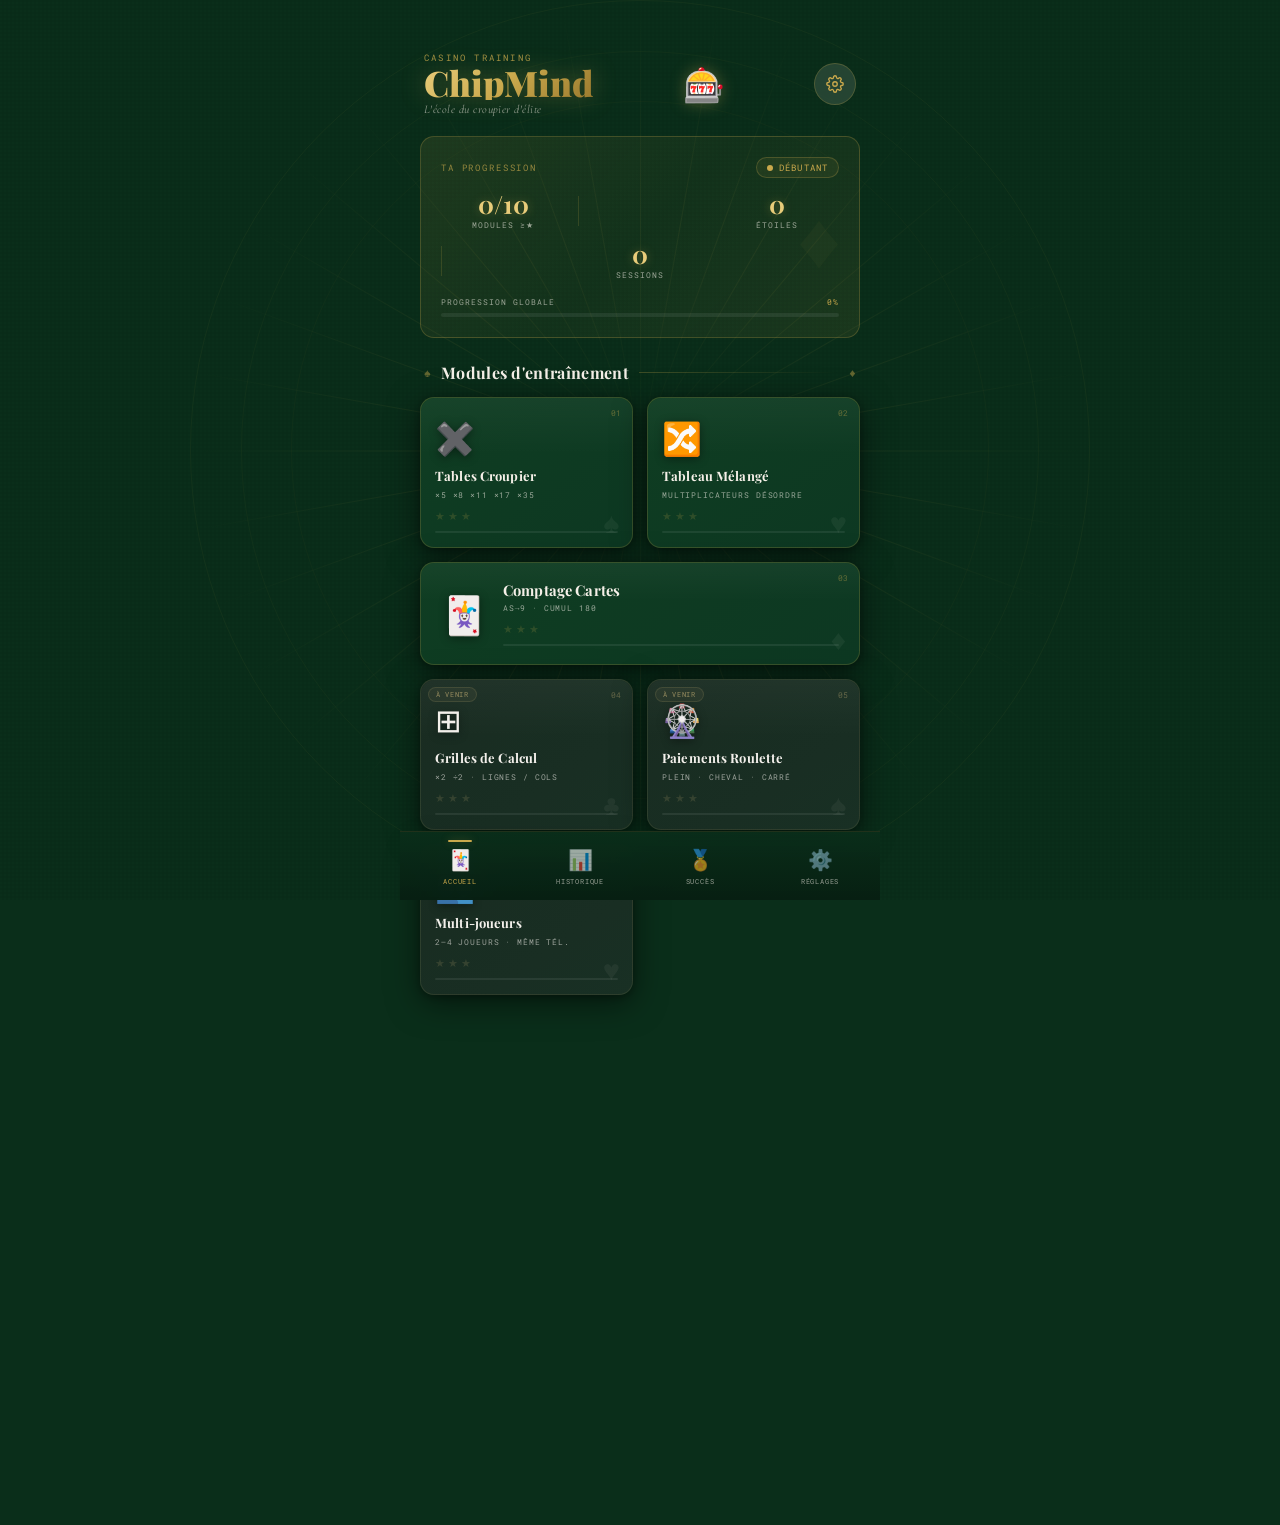
==== index.html @ 7c0fabc7 "feat: version jouable initiale — modules 1-2-3" ====
<!DOCTYPE html>
<html lang="fr">
<head>
  <meta charset="UTF-8" />
  <meta name="viewport" content="width=device-width, initial-scale=1.0, viewport-fit=cover" />
  <meta name="theme-color" content="#0a2e1a" />
  <meta name="description" content="ChipMind – Entraînement calcul mental croupier" />
  <meta name="apple-mobile-web-app-capable" content="yes" />
  <meta name="apple-mobile-web-app-status-bar-style" content="black-translucent" />
  <link rel="manifest" href="manifest.json" />
  <title>ChipMind</title>

  <link rel="preconnect" href="https://fonts.googleapis.com" />
  <link href="https://fonts.googleapis.com/css2?family=Playfair+Display:ital,wght@0,400;0,700;0,900;1,400&family=Roboto+Mono:wght@300;400;600&family=Cormorant+Garamond:ital,wght@0,300;0,400;0,600;1,400&display=swap" rel="stylesheet" />
  <link rel="stylesheet" href="css/variables.css" />

  <style>
    .bg-felt { position: fixed; inset: 0; z-index: 0; overflow: hidden; pointer-events: none; }
    .bg-felt::before {
      content: ''; position: absolute; inset: 0;
      background-image:
        repeating-linear-gradient(0deg,   transparent, transparent 2px, rgba(0,0,0,0.025) 2px, rgba(0,0,0,0.025) 4px),
        repeating-linear-gradient(90deg,  transparent, transparent 2px, rgba(0,0,0,0.025) 2px, rgba(0,0,0,0.025) 4px);
    }
    .bg-roulette { position: absolute; width: 900px; height: 900px; top: 50%; left: 50%; transform: translate(-50%, -50%); border-radius: 50%; border: 1px solid rgba(201,168,76,0.05); animation: rouletteSpin 90s linear infinite; }
    .bg-roulette::before { content: ''; position: absolute; inset: 50px; border-radius: 50%; border: 1px solid rgba(201,168,76,0.04); }
    .bg-roulette::after  { content: ''; position: absolute; inset: 100px; border-radius: 50%; border: 1px solid rgba(201,168,76,0.03); }
    .roulette-spoke { position: absolute; width: 1px; height: 450px; background: linear-gradient(to bottom, transparent, rgba(201,168,76,0.07), transparent); top: 0; left: 50%; transform-origin: bottom center; }
    @keyframes rouletteSpin { from { transform: translate(-50%,-50%) rotate(0deg); } to { transform: translate(-50%,-50%) rotate(360deg); } }
    .float-suit { position: absolute; opacity: 0; animation: floatUp 12s ease-in-out infinite; color: var(--gold); user-select: none; }
    @keyframes floatUp { 0%{opacity:0;transform:translateY(0) rotate(0deg)} 10%{opacity:0.10} 90%{opacity:0.05} 100%{opacity:0;transform:translateY(-115vh) rotate(200deg)} }

    .app { position: relative; z-index: 1; max-width: 480px; margin: 0 auto; padding: 0 0 calc(var(--nav-height) + 20px + env(safe-area-inset-bottom, 0px)); }

    /* HEADER */
    .header { display: flex; align-items: center; justify-content: space-between; padding: 52px 24px 20px; }
    .logo-eyebrow { font-family: var(--font-mono); font-size: 0.55rem; letter-spacing: 0.25em; text-transform: uppercase; color: var(--gold); opacity: 0.8; margin-bottom: 2px; }
    .logo-title { font-family: var(--font-serif); font-size: 2.2rem; font-weight: 900; line-height: 1; background: linear-gradient(135deg, var(--gold-light) 0%, var(--gold) 50%, var(--gold-dark) 100%); -webkit-background-clip: text; -webkit-text-fill-color: transparent; background-clip: text; filter: drop-shadow(0 0 12px var(--gold-glow)); }
    .logo-sub { font-family: var(--font-elegant); font-style: italic; font-size: 0.73rem; color: var(--ivory-dim); margin-top: 2px; letter-spacing: 0.04em; }
    .header-icon { font-size: 2.1rem; animation: chipFloat 3.2s ease-in-out infinite; filter: drop-shadow(0 0 8px var(--gold-glow)); }
    @keyframes chipFloat { 0%,100% { transform: translateY(0) rotate(-5deg); } 50% { transform: translateY(-6px) rotate(5deg); } }
    .btn-settings { background: var(--ivory-faint); border: 1px solid var(--gold-border); border-radius: 50%; width: 42px; height: 42px; display: flex; align-items: center; justify-content: center; cursor: pointer; transition: all 0.2s; backdrop-filter: blur(8px); }
    .btn-settings:hover { background: rgba(201,168,76,0.12); border-color: var(--gold); box-shadow: var(--shadow-gold); }
    .btn-settings svg { width: 18px; height: 18px; stroke: var(--gold); }

    /* BANNIÈRE */
    .progress-banner { margin: 0 20px 24px; background: linear-gradient(135deg, rgba(201,168,76,0.11) 0%, rgba(201,168,76,0.05) 50%, rgba(201,168,76,0.09) 100%); border: 1px solid var(--gold-border); border-radius: var(--radius); padding: 20px; position: relative; overflow: hidden; animation: fadeDown 0.6s var(--ease-out) both; }
    @keyframes fadeDown { from { opacity: 0; transform: translateY(-12px); } to { opacity: 1; transform: translateY(0); } }
    .progress-banner::before { content: '♦'; position: absolute; right: 16px; top: 50%; transform: translateY(-50%); font-size: 5rem; color: var(--gold); opacity: 0.04; line-height: 1; }
    .banner-top { display: flex; align-items: center; justify-content: space-between; margin-bottom: 14px; }
    .banner-label { font-family: var(--font-mono); font-size: 0.58rem; letter-spacing: 0.2em; text-transform: uppercase; color: var(--gold); opacity: 0.7; }
    .banner-level { display: flex; align-items: center; gap: 6px; background: rgba(201,168,76,0.08); border: 1px solid var(--gold-border); border-radius: var(--radius-pill); padding: 3px 10px; }
    .banner-level span { font-family: var(--font-mono); font-size: 0.58rem; color: var(--gold); text-transform: uppercase; letter-spacing: 0.12em; }
    .level-dot { width: 6px; height: 6px; border-radius: 50%; background: var(--gold); animation: pulseDot 2s ease-in-out infinite; }
    @keyframes pulseDot { 0%,100% { opacity: 1; transform: scale(1); } 50% { opacity: 0.4; transform: scale(0.75); } }
    .stats-row { display: grid; grid-template-columns: repeat(3,1fr); gap: 12px; }
    .stat-item { display: flex; flex-direction: column; align-items: center; gap: 3px; }
    .stat-value { font-family: var(--font-serif); font-size: 1.55rem; font-weight: 700; color: var(--gold-light); line-height: 1; filter: drop-shadow(0 0 5px var(--gold-glow)); }
    .stat-label { font-family: var(--font-mono); font-size: 0.5rem; letter-spacing: 0.13em; text-transform: uppercase; color: var(--ivory-dim); }
    .stat-divider { width: 1px; background: rgba(201,168,76,0.18); align-self: stretch; margin: 4px 0; }
    .progress-bar-wrap { margin-top: 16px; }
    .progress-bar-meta { display: flex; justify-content: space-between; margin-bottom: 6px; }
    .progress-bar-meta span { font-family: var(--font-mono); font-size: 0.53rem; letter-spacing: 0.12em; text-transform: uppercase; color: var(--ivory-dim); }
    .progress-bar-meta .pct { color: var(--gold); }
    .progress-track { height: 4px; background: rgba(255,255,255,0.07); border-radius: var(--radius-pill); overflow: hidden; }
    .progress-fill { height: 100%; width: 0%; border-radius: var(--radius-pill); background: linear-gradient(90deg, var(--gold-dark), var(--gold), var(--gold-light)); box-shadow: 0 0 8px var(--gold-glow); transition: width 1.5s var(--ease-out); }

    /* SECTION HEADER */
    .section-header { padding: 0 24px 14px; display: flex; align-items: center; gap: 10px; }
    .section-title { font-family: var(--font-serif); font-size: 1rem; font-weight: 700; color: var(--ivory); letter-spacing: 0.02em; }
    .section-line { flex: 1; height: 1px; background: linear-gradient(to right, rgba(201,168,76,0.28), transparent); }
    .section-suit { font-size: 0.72rem; color: var(--gold); opacity: 0.45; }

    /* GRILLE MODULES */
    .modules-grid { display: grid; grid-template-columns: 1fr 1fr; gap: 14px; padding: 0 20px; }
    .module-card { background: linear-gradient(145deg, var(--felt-card) 0%, var(--felt-mid) 100%); border: 1px solid rgba(201,168,76,0.13); border-radius: var(--radius); padding: 18px 14px 14px; cursor: pointer; position: relative; overflow: hidden; transition: transform 0.25s var(--ease-spring), border-color 0.2s, box-shadow 0.2s; box-shadow: var(--shadow-card); animation: cardReveal 0.5s var(--ease-out) both; }
    /* Modules actifs (débloqués, pas à venir) : fond vert feutrine plus lumineux, comme les panneaux */
    .module-card.active-mod { background: linear-gradient(145deg, var(--felt-light) 0%, #0d3822 100%); border-color: rgba(201,168,76,0.22); }
    .module-card:nth-child(1)  { animation-delay: 0.04s; }
    .module-card:nth-child(2)  { animation-delay: 0.09s; }
    .module-card:nth-child(3)  { animation-delay: 0.14s; }
    .module-card:nth-child(4)  { animation-delay: 0.19s; }
    .module-card:nth-child(5)  { animation-delay: 0.24s; }
    .module-card:nth-child(6)  { animation-delay: 0.29s; }
    .module-card:nth-child(7)  { animation-delay: 0.34s; }
    .module-card:nth-child(8)  { animation-delay: 0.39s; }
    .module-card:nth-child(9)  { animation-delay: 0.44s; }
    .module-card:nth-child(10) { animation-delay: 0.49s; }
    @keyframes cardReveal { from { opacity: 0; transform: translateY(18px) scale(0.95); } to { opacity: 1; transform: translateY(0) scale(1); } }
    .module-card:hover { transform: translateY(-4px) scale(1.02); border-color: rgba(201,168,76,0.45); box-shadow: var(--shadow-card), 0 0 22px rgba(201,168,76,0.12); }
    .module-card:active { transform: scale(0.97); }
    .module-card::before { content: ''; position: absolute; top: 0; left: 0; right: 0; height: 38%; background: linear-gradient(to bottom, rgba(255,255,255,0.035), transparent); border-radius: var(--radius) var(--radius) 0 0; pointer-events: none; }
    .module-card::after { content: attr(data-suit); position: absolute; bottom: 10px; right: 12px; font-size: 1.8rem; opacity: 0.05; line-height: 1; transition: opacity 0.2s; }
    .module-card:hover::after { opacity: 0.11; }
    .module-card.wide { grid-column: 1 / -1; display: flex; align-items: center; gap: 16px; padding: 18px 20px; }
    .module-card.wide .module-icon { font-size: 2.3rem; margin-bottom: 0; flex-shrink: 0; }
    .module-card.wide .module-info { flex: 1; }
    .module-card.wide .module-name { font-size: 0.92rem; margin-bottom: 3px; }
    .module-card.locked { cursor: default; }
    .module-card.locked:hover { transform: none; border-color: rgba(201,168,76,0.13); box-shadow: var(--shadow-card); }
    .lock-overlay { position: absolute; inset: 0; background: rgba(7,31,18,0.55); backdrop-filter: blur(1.5px); border-radius: var(--radius); display: flex; align-items: center; justify-content: center; font-size: 1.3rem; opacity: 0; transition: opacity 0.2s; pointer-events: none; }
    .module-card.locked:hover .lock-overlay { opacity: 1; }

    /* TODO: supprimer ce bloc quand tous les modules sont prêts */
    .module-card.coming-soon { cursor: default; opacity: 0.52; filter: grayscale(0.4); }
    .module-card.coming-soon:hover { transform: none; border-color: rgba(201,168,76,0.13); box-shadow: var(--shadow-card); }
    .module-card:not(.locked):not(.coming-soon):hover .module-icon { transform: scale(1.15) rotate(-4deg); }
    .coming-soon-overlay {
      position: absolute; inset: 0; border-radius: var(--radius);
      display: flex; flex-direction: column; align-items: center; justify-content: center; gap: 5px;
      pointer-events: none; opacity: 0;
      background: rgba(7,31,18,0.75); backdrop-filter: blur(2px); transition: opacity 0.22s;
    }
    .module-card.coming-soon:hover .coming-soon-overlay { opacity: 1; }
    .cs-label { font-family: var(--font-serif); font-size: 0.9rem; font-weight: 700; color: var(--gold-light); }
    .cs-sub { font-family: var(--font-mono); font-size: 0.46rem; text-transform: uppercase; letter-spacing: 0.15em; color: var(--ivory-dim); }
    .badge-cs {
      position: absolute; top: 7px; left: 7px;
      font-family: var(--font-mono); font-size: 0.42rem; text-transform: uppercase; letter-spacing: 0.1em;
      background: rgba(201,168,76,0.1); border: 1px solid rgba(201,168,76,0.22); color: var(--gold); opacity: 0.75;
      padding: 2px 7px; border-radius: var(--radius-pill); pointer-events: none;
    }

    .module-num { position: absolute; top: 10px; right: 10px; font-family: var(--font-mono); font-size: 0.48rem; color: var(--gold); opacity: 0.45; letter-spacing: 0.08em; }
    .module-icon { font-size: 2rem; margin-bottom: 9px; display: block; filter: drop-shadow(0 2px 5px rgba(0,0,0,0.4)); transition: transform 0.25s var(--ease-spring); }
    .module-name { font-family: var(--font-serif); font-size: 0.81rem; font-weight: 700; color: var(--ivory); line-height: 1.3; margin-bottom: 5px; letter-spacing: 0.01em; }
    .module-sub { font-family: var(--font-mono); font-size: 0.49rem; color: var(--ivory-dim); text-transform: uppercase; letter-spacing: 0.11em; margin-bottom: 9px; }
    .module-stars { display: flex; gap: 3px; align-items: center; }
    .star { font-size: 0.68rem; transition: transform 0.15s; }
    .star.filled  { color: var(--gold); filter: drop-shadow(0 0 4px var(--gold-glow)); }
    .star.empty   { color: rgba(201,168,76,0.18); }
    .module-card:hover .star.filled { transform: scale(1.2); }
    .module-prog-bar { margin-top: 8px; height: 2px; background: rgba(255,255,255,0.07); border-radius: var(--radius-pill); overflow: hidden; }
    .module-prog-fill { height: 100%; border-radius: var(--radius-pill); background: linear-gradient(90deg, var(--gold-dark), var(--gold)); box-shadow: 0 0 4px var(--gold-glow); }

    /* BOTTOM NAV */
    .bottom-nav { position: fixed; bottom: 0; left: 50%; transform: translateX(-50%); width: 100%; max-width: 480px; background: linear-gradient(to top, rgba(7,31,18,0.99), rgba(10,46,26,0.94)); backdrop-filter: blur(20px); -webkit-backdrop-filter: blur(20px); border-top: 1px solid rgba(201,168,76,0.13); display: flex; padding: 8px 0 calc(8px + env(safe-area-inset-bottom, 0px)); z-index: 100; }
    .nav-item { flex: 1; display: flex; flex-direction: column; align-items: center; gap: 4px; padding: 6px 0; cursor: pointer; transition: all 0.2s; position: relative; }
    .nav-item.active .nav-icon, .nav-item.active .nav-label { color: var(--gold); }
    .nav-item.active::before { content: ''; position: absolute; top: 0; left: 50%; transform: translateX(-50%); width: 24px; height: 2px; background: var(--gold); border-radius: var(--radius-pill); box-shadow: 0 0 8px var(--gold-glow); }
    .nav-icon { font-size: 1.25rem; color: var(--ivory-dim); transition: all 0.2s; }
    .nav-item:hover .nav-icon { color: var(--gold-light); transform: scale(1.1); }
    .nav-label { font-family: var(--font-mono); font-size: 0.46rem; text-transform: uppercase; letter-spacing: 0.11em; color: var(--ivory-dim); }

    /* PANNEAUX */
    .panel-overlay { position: fixed; inset: 0; background: rgba(0,0,0,0.72); backdrop-filter: blur(4px); z-index: 200; display: flex; align-items: flex-end; opacity: 0; pointer-events: none; transition: opacity 0.3s; }
    .panel-overlay.open { opacity: 1; pointer-events: all; }
    .panel-sheet { width: 100%; max-width: 480px; margin: 0 auto; background: var(--felt-light); border: 1px solid rgba(201,168,76,0.18); border-radius: 22px 22px 0 0; transform: translateY(100%); transition: transform 0.4s var(--ease-out); max-height: 80dvh; overflow-y: auto; }
    .panel-overlay.open .panel-sheet { transform: translateY(0); }
    .panel-inner { padding: 8px 24px calc(40px + env(safe-area-inset-bottom, 0px)); }
    .panel-handle { width: 40px; height: 4px; background: rgba(201,168,76,0.25); border-radius: var(--radius-pill); margin: 12px auto 20px; }
    .panel-title { font-family: var(--font-serif); font-size: 1.3rem; font-weight: 700; color: var(--gold-light); margin-bottom: 20px; }

    /* PARAMÈTRES */
    .setting-row { display: flex; align-items: center; justify-content: space-between; padding: 14px 0; border-bottom: 1px solid var(--ivory-faint); }
    .setting-info { display: flex; flex-direction: column; gap: 2px; }
    .setting-name { font-family: var(--font-mono); font-size: 0.77rem; color: var(--ivory); }
    .setting-desc { font-family: var(--font-mono); font-size: 0.52rem; color: var(--ivory-dim); letter-spacing: 0.05em; }

    /* ── Slider volume ── */
    .vol-row {
      display: flex; align-items: center; gap: 0;
      padding: 14px 0; border-bottom: 1px solid var(--ivory-faint);
    }
    .vol-left { display: flex; flex-direction: column; gap: 3px; min-width: 110px; }
    .vol-name { font-family: var(--font-mono); font-size: 0.77rem; color: var(--ivory); }
    .vol-desc { font-family: var(--font-mono); font-size: 0.52rem; color: var(--ivory-dim); letter-spacing: 0.05em; }
    .vol-controls { display: flex; align-items: center; gap: 10px; flex: 1; }
    .vol-mute-btn {
      width: 32px; height: 32px; border-radius: 50%;
      background: var(--ivory-faint); border: 1px solid var(--gold-border);
      display: flex; align-items: center; justify-content: center;
      cursor: pointer; flex-shrink: 0; font-size: 1rem;
      transition: all 0.2s; -webkit-tap-highlight-color: transparent;
    }
    .vol-mute-btn:hover { background: var(--gold-subtle); border-color: var(--gold); }
    .vol-mute-btn.muted { opacity: 0.45; }
    .vol-slider {
      --fill: 50%;
      flex: 1;
      -webkit-appearance: none; appearance: none;
      height: 4px; border-radius: 99px;
      background: linear-gradient(to right, var(--gold) var(--fill), rgba(255,255,255,0.1) var(--fill));
      cursor: pointer; outline: none;
    }
    .vol-slider::-webkit-slider-thumb {
      -webkit-appearance: none; appearance: none;
      width: 18px; height: 18px; border-radius: 50%;
      background: var(--gold); cursor: pointer;
      box-shadow: 0 0 6px var(--gold-glow);
    }
    .vol-slider.muted {
      background: rgba(255,255,255,0.1);
    }
    .vol-slider.muted::-webkit-slider-thumb { background: rgba(255,255,255,0.25); box-shadow: none; }
    .vol-pct {
      font-family: var(--font-mono); font-size: 0.55rem;
      color: var(--gold); min-width: 28px; text-align: right; letter-spacing: 0.04em;
    }
    .vol-pct.muted { color: var(--ivory-dim); }
    .toggle { width: 44px; height: 24px; background: rgba(255,255,255,0.1); border-radius: var(--radius-pill); position: relative; cursor: pointer; transition: background 0.3s; flex-shrink: 0; }
    .toggle.on { background: var(--gold); }
    .toggle::after { content: ''; position: absolute; top: 3px; left: 3px; width: 18px; height: 18px; background: white; border-radius: 50%; transition: transform 0.3s var(--ease-spring); }
    .toggle.on::after { transform: translateX(20px); }
    .level-selector { display: flex; gap: 6px; }
    .level-btn { padding: 4px 10px; border-radius: var(--radius-pill); border: 1px solid var(--gold-border); background: transparent; color: var(--ivory-dim); font-family: var(--font-mono); font-size: 0.53rem; text-transform: uppercase; letter-spacing: 0.1em; cursor: pointer; transition: all 0.2s; }
    .level-btn.active { background: var(--gold); border-color: var(--gold); color: var(--felt); font-weight: 600; }

    /* SUCCÈS */
    .ach-summary { display: flex; align-items: baseline; gap: 8px; margin-bottom: 14px; }
    .ach-count { font-family: var(--font-serif); font-size: 2rem; color: var(--gold); font-weight: 700; }
    .ach-count-label { font-family: var(--font-mono); font-size: 0.55rem; color: var(--ivory-dim); text-transform: uppercase; letter-spacing: 0.12em; }
    .ach-progress-track { height: 3px; background: rgba(255,255,255,0.07); border-radius: var(--radius-pill); overflow: hidden; margin-bottom: 22px; }
    .ach-progress-fill { height: 100%; border-radius: var(--radius-pill); background: linear-gradient(90deg, var(--gold-dark), var(--gold-light)); box-shadow: 0 0 6px var(--gold-glow); transition: width 1s var(--ease-out); }
    .ach-group { margin-bottom: 20px; }
    .ach-group-title { font-family: var(--font-mono); font-size: 0.55rem; text-transform: uppercase; letter-spacing: 0.2em; margin-bottom: 10px; }
    .ach-list { display: flex; flex-direction: column; gap: 8px; }
    .ach-badge { display: flex; align-items: center; gap: 12px; background: var(--ivory-ghost); border: 1px solid rgba(255,255,255,0.06); border-radius: var(--radius-sm); padding: 10px 14px; transition: all 0.2s; }
    .ach-badge.unlocked { background: rgba(201,168,76,0.05); }
    .ach-icon { font-size: 1.5rem; flex-shrink: 0; }
    .ach-info { flex: 1; }
    .ach-name { font-family: var(--font-serif); font-size: 0.82rem; font-weight: 700; color: var(--ivory); margin-bottom: 2px; }
    .ach-badge.locked .ach-name { color: var(--ivory-dim); }
    .ach-desc { font-family: var(--font-mono); font-size: 0.52rem; color: var(--ivory-dim); letter-spacing: 0.04em; }
    .ach-date { font-family: var(--font-mono); font-size: 0.47rem; color: var(--gold); opacity: 0.7; margin-top: 2px; letter-spacing: 0.06em; }
    .ach-section-header { font-family: var(--font-mono); font-size: 0.52rem; text-transform: uppercase; letter-spacing: 0.2em; color: var(--ivory-dim); opacity: 0.6; margin: 20px 0 10px; padding-bottom: 6px; border-bottom: 1px solid var(--ivory-faint); }

    /* HISTORIQUE */
    .history-empty { text-align: center; padding: 40px 0; font-family: var(--font-elegant); font-style: italic; font-size: 1rem; color: var(--ivory-dim); }
    .history-item { display: flex; align-items: center; gap: 12px; padding: 12px 0; border-bottom: 1px solid var(--ivory-faint); }
    .history-icon { font-size: 1.4rem; flex-shrink: 0; }
    .history-info { flex: 1; }
    .history-name { font-family: var(--font-serif); font-size: 0.8rem; font-weight: 700; color: var(--ivory); }
    .history-meta { font-family: var(--font-mono); font-size: 0.5rem; color: var(--ivory-dim); letter-spacing: 0.06em; margin-top: 2px; }
    .history-stars { display: flex; gap: 2px; flex-shrink: 0; }

    @media (max-width: 360px) {
      .logo-title    { font-size: 1.85rem; }
      .modules-grid  { gap: 10px; padding: 0 14px; }
      .module-card   { padding: 14px 11px 12px; }
    }
  </style>
</head>

<body>

<div class="bg-felt">
  <div class="bg-roulette" id="bgRoulette"></div>
</div>

<main class="app">

  <header class="header">
    <div>
      <div class="logo-eyebrow">Casino Training</div>
      <div class="logo-title">ChipMind</div>
      <div class="logo-sub">L'école du croupier d'élite</div>
    </div>
    <span class="header-icon">🎰</span>
    <button class="btn-settings" id="btnSettings" aria-label="Paramètres">
      <svg viewBox="0 0 24 24" fill="none" stroke-width="1.8" stroke-linecap="round" stroke-linejoin="round">
        <circle cx="12" cy="12" r="3"/>
        <path d="M19.4 15a1.65 1.65 0 0 0 .33 1.82l.06.06a2 2 0 0 1-2.83 2.83l-.06-.06a1.65 1.65 0 0 0-1.82-.33 1.65 1.65 0 0 0-1 1.51V21a2 2 0 0 1-4 0v-.09A1.65 1.65 0 0 0 9 19.4a1.65 1.65 0 0 0-1.82.33l-.06.06a2 2 0 0 1-2.83-2.83l.06-.06A1.65 1.65 0 0 0 4.68 15a1.65 1.65 0 0 0-1.51-1H3a2 2 0 0 1 0-4h.09A1.65 1.65 0 0 0 4.6 9a1.65 1.65 0 0 0-.33-1.82l-.06-.06a2 2 0 0 1 2.83-2.83l.06.06A1.65 1.65 0 0 0 9 4.68a1.65 1.65 0 0 0 1-1.51V3a2 2 0 0 1 4 0v.09a1.65 1.65 0 0 0 1 1.51 1.65 1.65 0 0 0 1.82-.33l.06-.06a2 2 0 0 1 2.83 2.83l-.06.06A1.65 1.65 0 0 0 19.4 9a1.65 1.65 0 0 0 1.51 1H21a2 2 0 0 1 0 4h-.09a1.65 1.65 0 0 0-1.51 1z"/>
      </svg>
    </button>
  </header>

  <section class="progress-banner">
    <div class="banner-top">
      <span class="banner-label">Ta progression</span>
      <div class="banner-level">
        <div class="level-dot"></div>
        <span id="currentLevel">Débutant</span>
      </div>
    </div>
    <div class="stats-row">
      <div class="stat-item">
        <span class="stat-value" id="statModules">0/10</span>
        <span class="stat-label" id="statModulesLabel">Modules</span>
      </div>
      <div class="stat-divider"></div>
      <div class="stat-item">
        <span class="stat-value" id="statStars">0</span>
        <span class="stat-label">Étoiles</span>
      </div>
      <div class="stat-divider"></div>
      <div class="stat-item">
        <span class="stat-value" id="statSessions">0</span>
        <span class="stat-label">Sessions</span>
      </div>
    </div>
    <div class="progress-bar-wrap">
      <div class="progress-bar-meta">
        <span>Progression globale</span>
        <span class="pct" id="progressPct">0%</span>
      </div>
      <div class="progress-track">
        <div class="progress-fill" id="progressFill"></div>
      </div>
    </div>
  </section>

  <div class="section-header">
    <span class="section-suit">♠</span>
    <h2 class="section-title">Modules d'entraînement</h2>
    <div class="section-line"></div>
    <span class="section-suit">♦</span>
  </div>

  <div class="modules-grid" id="modulesGrid"></div>

</main>

<nav class="bottom-nav">
  <div class="nav-item active" onclick="closeAllPanels()">
    <span class="nav-icon">🃏</span>
    <span class="nav-label">Accueil</span>
  </div>
  <div class="nav-item" id="navHistory" onclick="openPanel('history')">
    <span class="nav-icon">📊</span>
    <span class="nav-label">Historique</span>
  </div>
  <div class="nav-item" id="navAch" onclick="openPanel('achievements')">
    <span class="nav-icon">🏅</span>
    <span class="nav-label">Succès</span>
  </div>
  <div class="nav-item" id="navSettings" onclick="openPanel('settings')">
    <span class="nav-icon">⚙️</span>
    <span class="nav-label">Réglages</span>
  </div>
</nav>

<!-- PANNEAU SUCCÈS -->
<div class="panel-overlay" id="panelAchievements" onclick="closePanelOnOverlay(event,'achievements')">
  <div class="panel-sheet" onclick="event.stopPropagation()">
    <div class="panel-handle"></div>
    <div class="panel-inner">
      <h2 class="panel-title">Succès ♦</h2>
      <div id="achContent"></div>
    </div>
  </div>
</div>

<!-- PANNEAU HISTORIQUE -->
<div class="panel-overlay" id="panelHistory" onclick="closePanelOnOverlay(event,'history')">
  <div class="panel-sheet" onclick="event.stopPropagation()">
    <div class="panel-handle"></div>
    <div class="panel-inner">
      <h2 class="panel-title">Historique ♣</h2>
      <div id="historyContent"></div>
    </div>
  </div>
</div>

<!-- PANNEAU PARAMÈTRES -->
<div class="panel-overlay" id="panelSettings" onclick="closePanelOnOverlay(event,'settings')">
  <div class="panel-sheet" onclick="event.stopPropagation()">
    <div class="panel-handle"></div>
    <div class="panel-inner">
      <h2 class="panel-title">Paramètres ♥</h2>

      <!-- Slider son & effets -->
      <div class="vol-row" id="volRowSfx">
        <div class="vol-left">
          <span class="vol-name">Son &amp; effets</span>
          <span class="vol-desc">Feedback sonore</span>
        </div>
        <div class="vol-controls">
          <button class="vol-mute-btn" id="muteSfx" onclick="toggleMute('sfx')">🔊</button>
          <input type="range" class="vol-slider" id="sliderSfx"
                 min="0" max="100" step="1" value="50"
                 oninput="onSliderInput('sfx', this)">
          <span class="vol-pct" id="pctSfx">50</span>
        </div>
      </div>

      <!-- Slider musique -->
      <div class="vol-row" id="volRowMusic">
        <div class="vol-left">
          <span class="vol-name">Musique</span>
          <span class="vol-desc">Ambiance / jeu</span>
        </div>
        <div class="vol-controls">
          <button class="vol-mute-btn" id="muteMusic" onclick="toggleMute('music')">🎵</button>
          <input type="range" class="vol-slider" id="sliderMusic"
                 min="0" max="100" step="1" value="0"
                 oninput="onSliderInput('music', this)">
          <span class="vol-pct" id="pctMusic">0</span>
        </div>
      </div>
      <div class="setting-row">
        <div class="setting-info">
          <span class="setting-name">Vibration haptique</span>
          <span class="setting-desc">Vibration sur réponse incorrecte</span>
        </div>
        <div class="toggle on" id="toggleHaptic" onclick="toggleSetting('haptic',this)"></div>
      </div>
      <div class="setting-row">
        <div class="setting-info">
          <span class="setting-name">Animations</span>
          <span class="setting-desc">Effets visuels et transitions</span>
        </div>
        <div class="toggle on" id="toggleAnim" onclick="toggleSetting('animations',this)"></div>
      </div>
      <div class="setting-row">
        <div class="setting-info">
          <span class="setting-name">Niveau global</span>
          <span class="setting-desc">Applicable à tous les modules</span>
        </div>
        <div class="level-selector">
          <button class="level-btn" data-level="beginner"     onclick="setLevel('beginner',this)">Déb.</button>
          <button class="level-btn" data-level="intermediate" onclick="setLevel('intermediate',this)">Int.</button>
          <button class="level-btn" data-level="expert"       onclick="setLevel('expert',this)">Exp.</button>
        </div>
      </div>
      <div class="setting-row" style="border-bottom:none;margin-top:8px">
        <div class="setting-info">
          <span class="setting-name" style="color:var(--red-light)">Réinitialiser</span>
          <span class="setting-desc">Efface toute la progression et l'historique</span>
        </div>
        <button class="btn btn-danger" style="padding:6px 14px;font-size:0.55rem" onclick="confirmReset()">Reset</button>
      </div>
    </div>
  </div>
</div>

<script src="js/storage.js"></script>
<script src="js/achievements.js"></script>
<script src="js/sounds.js"></script>
<script src="js/app.js"></script>

<script>
const MODULES_META = window.ChipMindApp.MODULES;

function renderModules() {
  const grid     = document.getElementById('modulesGrid');
  const progress = window.ChipMindStorage.getProgress();
  const settings = window.ChipMindStorage.getSettings();
  grid.innerHTML = '';
  MODULES_META.forEach(mod => {
    const modProg    = progress[mod.id] || {};
    const comingSoon = !!mod.comingSoon;
    const locked     = !comingSoon && !modProg.unlocked;
    const stars      = comingSoon ? 0 : (modProg.stars || 0);
    const prog       = comingSoon ? 0 : window.ChipMindStorage.getModuleBarPct(mod.id, settings.level);
    const card       = document.createElement('div');
    card.className   = 'module-card' + (mod.wide ? ' wide' : '') + (comingSoon ? ' coming-soon' : locked ? ' locked' : ' active-mod');
    card.setAttribute('data-suit', mod.suit);
    const starsHtml  = [1,2,3].map(i => `<span class="star ${i<=stars?'filled':'empty'}">★</span>`).join('');
    const overlayHtml = comingSoon
      ? '<div class="badge-cs">À venir</div><div class="coming-soon-overlay"><span class="cs-label">Bientôt</span><span class="cs-sub">En développement</span></div>'
      : locked ? '<div class="lock-overlay">🔒</div>' : '';
    if (mod.wide) {
      card.innerHTML = `
        <span class="module-icon">${mod.icon}</span>
        <div class="module-info">
          <div class="module-name">${mod.name}</div>
          <div class="module-sub">${mod.sub}</div>
          <div class="module-stars">${starsHtml}</div>
          <div class="module-prog-bar"><div class="module-prog-fill" style="width:${prog}%"></div></div>
        </div>
        <span class="module-num">${String(mod.id).padStart(2,'0')}</span>
        ${overlayHtml}`;
    } else {
      card.innerHTML = `
        <span class="module-num">${String(mod.id).padStart(2,'0')}</span>
        <span class="module-icon">${mod.icon}</span>
        <div class="module-name">${mod.name}</div>
        <div class="module-sub">${mod.sub}</div>
        <div class="module-stars">${starsHtml}</div>
        <div class="module-prog-bar"><div class="module-prog-fill" style="width:${prog}%"></div></div>
        ${overlayHtml}`;
    }
    card.addEventListener('click', () => window.ChipMindApp.goToModule(mod.id));
    grid.appendChild(card);
  });
}

function updateStats() {
  const stats    = window.ChipMindStorage.getGlobalStats();
  const settings = window.ChipMindStorage.getSettings();
  document.getElementById('statModules').textContent = `${stats.completedMods}/10`;
  const levelLabels = { beginner:'Modules ≥★', intermediate:'Modules ≥★★', expert:'Modules ≥★★★' };
  document.getElementById('statModulesLabel').textContent = levelLabels[settings.level] || 'Modules';
  document.getElementById('statStars').textContent    = stats.totalStars;
  document.getElementById('statSessions').textContent = stats.totalSessions;
  document.getElementById('progressPct').textContent  = `${stats.progressPct}%`;
  const lvlLabels = { beginner:'Débutant', intermediate:'Intermédiaire', expert:'Expert' };
  document.getElementById('currentLevel').textContent = lvlLabels[settings.level] || 'Débutant';
  setTimeout(() => { document.getElementById('progressFill').style.width = stats.progressPct + '%'; }, 350);
}

const PANELS = { achievements:'panelAchievements', history:'panelHistory', settings:'panelSettings' };

function openPanel(name) {
  closeAllPanels();
  const id = PANELS[name];
  if (!id) return;
  document.getElementById(id).classList.add('open');
  if (name === 'achievements') renderAchievements();
  if (name === 'history')      renderHistory();
  if (name === 'settings')     syncSettingsUI();
  document.querySelectorAll('.nav-item').forEach(n => n.classList.remove('active'));
  if (name === 'achievements') document.getElementById('navAch').classList.add('active');
  if (name === 'history')      document.getElementById('navHistory').classList.add('active');
  if (name === 'settings')     document.getElementById('navSettings').classList.add('active');
}

function closeAllPanels() {
  Object.values(PANELS).forEach(id => document.getElementById(id).classList.remove('open'));
  document.querySelectorAll('.nav-item').forEach(n => n.classList.remove('active'));
  document.querySelector('.nav-item').classList.add('active');
}

function closePanelOnOverlay(e, name) {
  if (e.target === document.getElementById(PANELS[name])) closeAllPanels();
}

function renderAchievements() {
  const catalogue = window.ChipMindAchievements.getCatalogueWithState();
  const unlocked  = catalogue.filter(a => a.unlocked);
  const container = document.getElementById('achContent');
  const TIERS     = window.ChipMindAchievements.TIERS;

  function badge(a) {
    const isLocked  = !a.unlocked;
    const isSecret  = a.secret && isLocked;
    const tierKey   = typeof a.tier === 'object' ? a.tier.key : a.tier;
    const tierObj   = typeof a.tier === 'object' ? a.tier : (TIERS[a.tier] || TIERS.bronze);
    const tierEmoji = { bronze:'🥉', silver:'🥈', gold:'🥇' }[tierKey] || '';
    return `
      <div class="ach-badge ${isLocked ? 'locked' : 'unlocked'}"
           style="${isLocked ? '' : `border-color:${tierObj.color};box-shadow:0 0 10px ${tierObj.glow}`}">
        <span class="ach-icon" style="${isLocked ? 'filter:grayscale(1);opacity:0.25' : `filter:drop-shadow(0 0 5px ${tierObj.glow})`}">
          ${isSecret ? '🔒' : a.icon}
        </span>
        <div class="ach-info">
          <div class="ach-name">
            ${isSecret ? '???' : a.name}
            <span style="font-size:0.5rem;margin-left:4px;opacity:0.55">${tierEmoji}</span>
          </div>
          <div class="ach-desc">${isSecret ? 'Succès secret' : a.desc}</div>
          ${a.unlocked && a.unlockedAt ? `<div class="ach-date">Débloqué le ${fmtDate(a.unlockedAt)}</div>` : ''}
        </div>
      </div>`;
  }

  function group(title, list, color) {
    if (!list.length) return '';
    return `<div class="ach-group">
      <div class="ach-group-title" style="color:${color}">${title}</div>
      <div class="ach-list">${list.map(badge).join('')}</div>
    </div>`;
  }

  function moduleGroup(moduleId, moduleName, moduleIcon) {
    const list = catalogue.filter(a => a.module === moduleId);
    if (!list.length) return '';
    const order  = ['gold','silver','bronze'];
    const sorted = [...list].sort((a,b) => {
      const ka = typeof a.tier==='object' ? a.tier.key : a.tier;
      const kb = typeof b.tier==='object' ? b.tier.key : b.tier;
      return order.indexOf(ka) - order.indexOf(kb);
    });
    const cnt = list.filter(a => a.unlocked).length;
    return `<div class="ach-group">
      <div class="ach-group-title" style="color:var(--gold)">
        ${moduleIcon} ${moduleName}
        <span style="font-size:0.46rem;margin-left:6px;opacity:0.55;font-weight:400">${cnt}/${list.length}</span>
      </div>
      <div class="ach-list">${sorted.map(badge).join('')}</div>
    </div>`;
  }

  const byTier  = (key) => (a) => !a.module && !a.secret && (typeof a.tier==='object' ? a.tier.key : a.tier) === key;
  const secrets = catalogue.filter(a => a.secret);
  const pct     = Math.round(unlocked.length / catalogue.length * 100);

  container.innerHTML = `
    <div class="ach-summary">
      <span class="ach-count">${unlocked.length}</span>
      <span class="ach-count-label">/ ${catalogue.length} succès débloqués</span>
    </div>
    <div class="ach-progress-track">
      <div class="ach-progress-fill" style="width:0%" id="achFill"></div>
    </div>
    <div class="ach-section-header">⭐ Succès globaux</div>
    ${group('✦ Or',     catalogue.filter(byTier('gold')),   TIERS.gold.color)}
    ${group('◈ Argent', catalogue.filter(byTier('silver')), TIERS.silver.color)}
    ${group('◉ Bronze', catalogue.filter(byTier('bronze')), TIERS.bronze.color)}
    <div class="ach-section-header">🎰 Succès par module</div>
    ${moduleGroup(1,  'Tables Croupier',    '✖️')}
    ${moduleGroup(2,  'Tableau Mélangé',    '🔀')}
    ${moduleGroup(3,  'Comptage Cartes',    '🃏')}
    ${group('✧ Secrets', secrets, TIERS.secret.color)}
  `;
  setTimeout(() => { const f = document.getElementById('achFill'); if(f) f.style.width = pct+'%'; }, 100);
}

function renderHistory() {
  const history   = window.ChipMindStorage.getHistory();
  const container = document.getElementById('historyContent');
  if (!history.length) {
    container.innerHTML = `<div class="history-empty">Aucune session pour l'instant.<br>Lance ton premier module !</div>`;
    return;
  }
  container.innerHTML = history.slice(0,30).map(entry => {
    const mod      = MODULES_META.find(m => m.id === entry.moduleId);
    const starsHtml= [1,2,3].map(i => `<span class="star ${i<=(entry.stars||0)?'filled':'empty'}" style="font-size:0.6rem">★</span>`).join('');
    const time     = entry.timeMs ? ` · ${window.ChipMindApp.formatTime(entry.timeMs)}` : '';
    return `<div class="history-item">
      <span class="history-icon">${mod?.icon || '🎲'}</span>
      <div class="history-info">
        <div class="history-name">${entry.moduleName || mod?.name || 'Module'}</div>
        <div class="history-meta">${fmtDate(entry.date)}${time} · ${entry.successRate||0}%</div>
      </div>
      <div class="history-stars">${starsHtml}</div>
    </div>`;
  }).join('');
}

function syncSettingsUI() {
  const s = window.ChipMindStorage.getSettings();
  _syncSlider('sfx',   s.soundVolume ?? 50);
  _syncSlider('music', s.musicVolume ?? 0);
  document.getElementById('toggleHaptic').classList.toggle('on', !!s.haptic);
  document.getElementById('toggleAnim').classList.toggle('on', !!s.animations);
  document.querySelectorAll('.level-btn').forEach(btn => btn.classList.toggle('active', btn.dataset.level === s.level));
  const labels = { beginner:'Débutant', intermediate:'Intermédiaire', expert:'Expert' };
  document.getElementById('currentLevel').textContent = labels[s.level] || 'Débutant';
}

/* ── Helpers sliders ── */
function _syncSlider(type, vol) {
  const slider  = document.getElementById('slider' + (type==='sfx'?'Sfx':'Music'));
  const muteBtn = document.getElementById('mute'   + (type==='sfx'?'Sfx':'Music'));
  const pct     = document.getElementById('pct'    + (type==='sfx'?'Sfx':'Music'));
  if (!slider) return;
  slider.value = vol;
  _updateSliderTrack(slider, vol);
  const muted = vol === 0;
  slider.classList.toggle('muted', muted);
  if (muteBtn) {
    muteBtn.classList.toggle('muted', muted);
    muteBtn.textContent = muted ? '🔇' : (type === 'sfx' ? '🔊' : '🎵');
  }
  if (pct) { pct.textContent = vol; pct.classList.toggle('muted', muted); }
}

function _updateSliderTrack(slider, vol) {
  slider.style.setProperty('--fill', vol + '%');
}

/* Appelé à chaque mouvement du slider */
function onSliderInput(type, slider) {
  const vol = parseInt(slider.value, 10);
  const key = type === 'sfx' ? 'soundVolume' : 'musicVolume';
  window.ChipMindStorage.updateSetting(key, vol);
  _syncSlider(type, vol);
  window.ChipMindSounds?.onVolumeChange(type);
}

/* Bouton mute / dé-mute */
function toggleMute(type) {
  const s    = window.ChipMindStorage.getSettings();
  const key  = type === 'sfx' ? 'soundVolume' : 'musicVolume';
  const cur  = s[key] ?? (type === 'sfx' ? 50 : 0);
  const ssKey= 'cm_' + type + '_save';
  if (cur > 0) {
    sessionStorage.setItem(ssKey, String(cur));
    window.ChipMindStorage.updateSetting(key, 0);
    _syncSlider(type, 0);
    window.ChipMindSounds?.onVolumeChange(type);
  } else {
    const restored = parseInt(sessionStorage.getItem(ssKey) || (type==='sfx'?'50':'50'), 10);
    window.ChipMindStorage.updateSetting(key, restored);
    _syncSlider(type, restored);
    window.ChipMindSounds?.onVolumeChange(type);
  }
}
function toggleSetting(key, el) {
  const s = window.ChipMindStorage.updateSetting(key, !el.classList.contains('on'));
  el.classList.toggle('on', s[key]);
  window.ChipMindApp.showToast(s[key] ? `${key} activé` : `${key} désactivé`);
}

function setLevel(level, btn) {
  window.ChipMindStorage.updateSetting('level', level);
  document.querySelectorAll('.level-btn').forEach(b => b.classList.remove('active'));
  btn.classList.add('active');
  const labels = { beginner:'Débutant', intermediate:'Intermédiaire', expert:'Expert' };
  document.getElementById('currentLevel').textContent = labels[level] || level;
  window.ChipMindApp.showToast(`Niveau : ${labels[level]}`);
  renderModules();
  updateStats();
}

function confirmReset() {
  if (confirm('Effacer toute la progression ? Cette action est irréversible.')) {
    window.ChipMindStorage.resetAll();
    closeAllPanels();
    renderModules();
    updateStats();
    window.ChipMindApp.showToast('Progression réinitialisée');
  }
}

function fmtDate(iso) {
  return new Date(iso).toLocaleDateString('fr-FR', { day:'2-digit', month:'short', year:'numeric' });
}

function buildBackground() {
  const r = document.getElementById('bgRoulette');
  for (let i = 0; i < 36; i++) {
    const s = document.createElement('div');
    s.className = 'roulette-spoke';
    s.style.transform = `rotate(${i*10}deg)`;
    r.appendChild(s);
  }
  const suits = ['♠','♥','♦','♣'];
  const bg    = document.querySelector('.bg-felt');
  function spawn() {
    const el = document.createElement('div');
    el.className = 'float-suit';
    el.textContent = suits[Math.floor(Math.random()*4)];
    el.style.cssText = `left:${Math.random()*100}vw;bottom:-2rem;animation-duration:${10+Math.random()*9}s;animation-delay:${Math.random()*2}s;font-size:${0.7+Math.random()*1.1}rem;`;
    bg.appendChild(el);
    el.addEventListener('animationend', () => el.remove());
  }
  for (let i = 0; i < 5; i++) setTimeout(spawn, i*1000);
  setInterval(spawn, 2000);
}

document.getElementById('btnSettings').addEventListener('click', () => openPanel('settings'));

if ('serviceWorker' in navigator) {
  window.addEventListener('load', () => navigator.serviceWorker.register('sw.js').catch(() => {}));
}

function init() {
  buildBackground();
  renderModules();
  updateStats();
  window.ChipMindAchievements.checkAll();
  window.ChipMindSounds?.preload();
  window.ChipMindSounds?.initGlobalSounds();
  window.ChipMindSounds?.switchContext('ambient');
}

document.addEventListener('visibilitychange', () => {
  if (document.visibilityState === 'visible') { renderModules(); updateStats(); }
});

document.addEventListener('DOMContentLoaded', init);
</script>

</body>
</html>
---- css/variables.css ----
/* ═══════════════════════════════════════════════════════════════
   ChipMind — CSS Variables Globales
   Importé par tous les modules via <link rel="stylesheet">
   ═══════════════════════════════════════════════════════════════ */

:root {
  /* ── Couleurs principales ── */
  --felt:           #0a2e1a;
  --felt-light:     #0f3d22;
  --felt-mid:       #0d3420;
  --felt-card:      #102e1d;
  --felt-deep:      #071f12;

  /* ── Or ── */
  --gold:           #c9a84c;
  --gold-light:     #e8cc7a;
  --gold-dark:      #9a7a2e;
  --gold-pale:      #f2e0a0;
  --gold-glow:      rgba(201,168,76,0.35);
  --gold-subtle:    rgba(201,168,76,0.12);
  --gold-border:    rgba(201,168,76,0.25);

  /* ── Rouge casino ── */
  --red:            #c0392b;
  --red-light:      #e74c3c;
  --red-glow:       rgba(192,57,43,0.4);

  /* ── Vert succès ── */
  --green:          #27ae60;
  --green-light:    #2ecc71;
  --green-glow:     rgba(39,174,96,0.4);

  /* ── Ivoire / texte ── */
  --ivory:          #f5f0e8;
  --ivory-dim:      rgba(245,240,232,0.6);
  --ivory-faint:    rgba(245,240,232,0.12);
  --ivory-ghost:    rgba(245,240,232,0.05);

  /* ── Ombres ── */
  --shadow-card:    0 8px 32px rgba(0,0,0,0.5), 0 2px 8px rgba(0,0,0,0.3);
  --shadow-gold:    0 0 20px var(--gold-glow), 0 0 40px rgba(201,168,76,0.12);
  --shadow-red:     0 0 20px var(--red-glow);
  --shadow-green:   0 0 20px var(--green-glow);

  /* ── Typographie ── */
  --font-serif:     'Playfair Display', 'Cormorant Garamond', Georgia, serif;
  --font-mono:      'Roboto Mono', 'Courier New', monospace;
  --font-elegant:   'Cormorant Garamond', 'Palatino Linotype', serif;

  /* ── Géométrie ── */
  --radius:         14px;
  --radius-sm:      8px;
  --radius-lg:      20px;
  --radius-pill:    99px;

  /* ── Transitions ── */
  --ease-spring:    cubic-bezier(0.34, 1.56, 0.64, 1);
  --ease-out:       cubic-bezier(0.22, 1, 0.36, 1);
  --ease-in-out:    cubic-bezier(0.4, 0, 0.2, 1);

  /* ── Espacements ── */
  --page-pad:       20px;
  --nav-height:     64px;

  /* ── Niveaux de difficulté ── */
  --color-beginner:     #4caf8c;
  --color-intermediate: var(--gold);
  --color-expert:       var(--red);
}

/* ── Reset minimal ── */
*, *::before, *::after {
  box-sizing: border-box;
  margin: 0;
  padding: 0;
}

html {
  scroll-behavior: smooth;
}

body {
  background-color: var(--felt);
  color: var(--ivory);
  font-family: var(--font-mono);
  min-height: 100dvh;
  overflow-x: hidden;
  -webkit-font-smoothing: antialiased;
  -moz-osx-font-smoothing: grayscale;
}

/* ── Utilitaires communs ── */
.text-gold   { color: var(--gold); }
.text-red    { color: var(--red-light); }
.text-green  { color: var(--green-light); }
.text-dim    { color: var(--ivory-dim); }

.hidden { display: none !important; }

/* ── Bouton générique ── */
.btn {
  display: inline-flex;
  align-items: center;
  justify-content: center;
  gap: 8px;
  padding: 12px 24px;
  border-radius: var(--radius-pill);
  border: none;
  cursor: pointer;
  font-family: var(--font-mono);
  font-size: 0.75rem;
  text-transform: uppercase;
  letter-spacing: 0.15em;
  font-weight: 600;
  transition: all 0.2s var(--ease-spring);
}
.btn:active { transform: scale(0.96); }

.btn-gold {
  background: linear-gradient(135deg, var(--gold-dark), var(--gold), var(--gold-light));
  color: var(--felt-deep);
  box-shadow: 0 4px 16px var(--gold-glow);
}
.btn-gold:hover {
  box-shadow: var(--shadow-gold);
  transform: translateY(-2px);
}

.btn-ghost {
  background: var(--ivory-faint);
  border: 1px solid var(--gold-border);
  color: var(--gold);
  backdrop-filter: blur(8px);
}
.btn-ghost:hover {
  background: var(--gold-subtle);
  border-color: var(--gold);
}

.btn-danger {
  background: rgba(192,57,43,0.15);
  border: 1px solid rgba(192,57,43,0.3);
  color: var(--red-light);
}
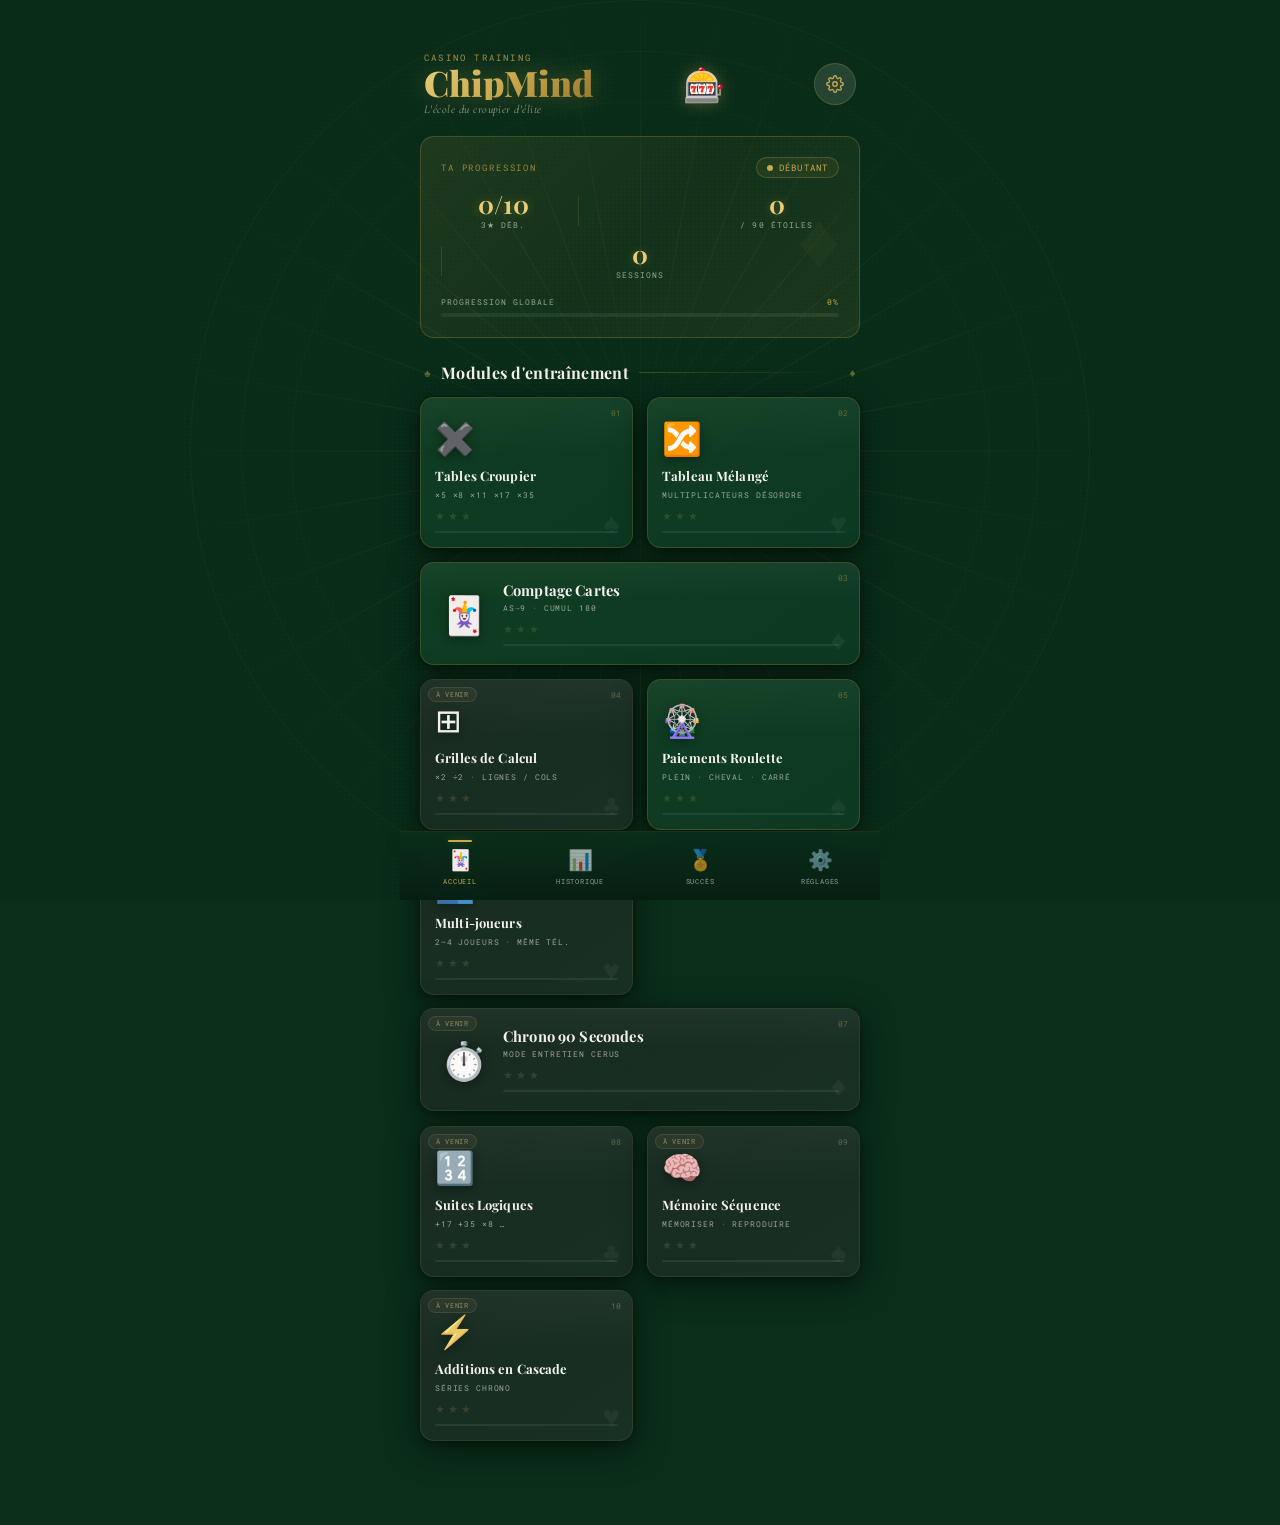
==== commit 94f33665: "feat: refactor complet + module 05 Paiements Roulette - Architecture SPA refactorisée : js/core/ (ro" ====
--- a/index.html
+++ b/index.html
@@ -10,8 +10,6 @@
   <link rel="manifest" href="manifest.json" />
   <title>ChipMind</title>
 
-  <link rel="preconnect" href="https://fonts.googleapis.com" />
-  <link href="https://fonts.googleapis.com/css2?family=Playfair+Display:ital,wght@0,400;0,700;0,900;1,400&family=Roboto+Mono:wght@300;400;600&family=Cormorant+Garamond:ital,wght@0,300;0,400;0,600;1,400&display=swap" rel="stylesheet" />
   <link rel="stylesheet" href="css/variables.css" />
 
   <style>
@@ -142,6 +140,19 @@
     .nav-item:hover .nav-icon { color: var(--gold-light); transform: scale(1.1); }
     .nav-label { font-family: var(--font-mono); font-size: 0.46rem; text-transform: uppercase; letter-spacing: 0.11em; color: var(--ivory-dim); }
 
+    .nav-action-btn {
+      width: calc(100% - 40px); margin: 4px 20px;
+      margin-bottom: calc(4px + env(safe-area-inset-bottom, 0px));
+      padding: 14px; background: linear-gradient(135deg, var(--gold-dark), var(--gold), var(--gold-light));
+      border: none; border-radius: var(--radius);
+      font-family: var(--font-serif); font-size: 1.05rem; font-weight: 700;
+      color: var(--felt-deep); cursor: pointer; letter-spacing: 0.01em;
+      box-shadow: 0 4px 18px var(--gold-glow); transition: all 0.2s var(--ease-spring);
+      -webkit-tap-highlight-color: transparent;
+    }
+    .nav-action-btn:hover  { transform: translateY(-2px); box-shadow: var(--shadow-gold); }
+    .nav-action-btn:active { transform: scale(0.97); }
+
     /* PANNEAUX */
     .panel-overlay { position: fixed; inset: 0; background: rgba(0,0,0,0.72); backdrop-filter: blur(4px); z-index: 200; display: flex; align-items: flex-end; opacity: 0; pointer-events: none; transition: opacity 0.3s; }
     .panel-overlay.open { opacity: 1; pointer-events: all; }
@@ -239,6 +250,7 @@
       .modules-grid  { gap: 10px; padding: 0 14px; }
       .module-card   { padding: 14px 11px 12px; }
     }
+
   </style>
 </head>
 
@@ -248,83 +260,22 @@
   <div class="bg-roulette" id="bgRoulette"></div>
 </div>
 
-<main class="app">
-
-  <header class="header">
-    <div>
-      <div class="logo-eyebrow">Casino Training</div>
-      <div class="logo-title">ChipMind</div>
-      <div class="logo-sub">L'école du croupier d'élite</div>
-    </div>
-    <span class="header-icon">🎰</span>
-    <button class="btn-settings" id="btnSettings" aria-label="Paramètres">
-      <svg viewBox="0 0 24 24" fill="none" stroke-width="1.8" stroke-linecap="round" stroke-linejoin="round">
-        <circle cx="12" cy="12" r="3"/>
-        <path d="M19.4 15a1.65 1.65 0 0 0 .33 1.82l.06.06a2 2 0 0 1-2.83 2.83l-.06-.06a1.65 1.65 0 0 0-1.82-.33 1.65 1.65 0 0 0-1 1.51V21a2 2 0 0 1-4 0v-.09A1.65 1.65 0 0 0 9 19.4a1.65 1.65 0 0 0-1.82.33l-.06.06a2 2 0 0 1-2.83-2.83l.06-.06A1.65 1.65 0 0 0 4.68 15a1.65 1.65 0 0 0-1.51-1H3a2 2 0 0 1 0-4h.09A1.65 1.65 0 0 0 4.6 9a1.65 1.65 0 0 0-.33-1.82l-.06-.06a2 2 0 0 1 2.83-2.83l.06.06A1.65 1.65 0 0 0 9 4.68a1.65 1.65 0 0 0 1-1.51V3a2 2 0 0 1 4 0v.09a1.65 1.65 0 0 0 1 1.51 1.65 1.65 0 0 0 1.82-.33l.06-.06a2 2 0 0 1 2.83 2.83l-.06.06A1.65 1.65 0 0 0 19.4 9a1.65 1.65 0 0 0 1.51 1H21a2 2 0 0 1 0 4h-.09a1.65 1.65 0 0 0-1.51 1z"/>
-      </svg>
-    </button>
-  </header>
-
-  <section class="progress-banner">
-    <div class="banner-top">
-      <span class="banner-label">Ta progression</span>
-      <div class="banner-level">
-        <div class="level-dot"></div>
-        <span id="currentLevel">Débutant</span>
-      </div>
-    </div>
-    <div class="stats-row">
-      <div class="stat-item">
-        <span class="stat-value" id="statModules">0/10</span>
-        <span class="stat-label" id="statModulesLabel">Modules</span>
-      </div>
-      <div class="stat-divider"></div>
-      <div class="stat-item">
-        <span class="stat-value" id="statStars">0</span>
-        <span class="stat-label">Étoiles</span>
-      </div>
-      <div class="stat-divider"></div>
-      <div class="stat-item">
-        <span class="stat-value" id="statSessions">0</span>
-        <span class="stat-label">Sessions</span>
-      </div>
-    </div>
-    <div class="progress-bar-wrap">
-      <div class="progress-bar-meta">
-        <span>Progression globale</span>
-        <span class="pct" id="progressPct">0%</span>
-      </div>
-      <div class="progress-track">
-        <div class="progress-fill" id="progressFill"></div>
-      </div>
-    </div>
-  </section>
-
-  <div class="section-header">
-    <span class="section-suit">♠</span>
-    <h2 class="section-title">Modules d'entraînement</h2>
-    <div class="section-line"></div>
-    <span class="section-suit">♦</span>
-  </div>
-
-  <div class="modules-grid" id="modulesGrid"></div>
-
-</main>
+<div id="root" class="app"></div>
 
 <nav class="bottom-nav">
-  <div class="nav-item active" onclick="closeAllPanels()">
+  <div class="nav-item active" onclick="navigate('#/')">
     <span class="nav-icon">🃏</span>
     <span class="nav-label">Accueil</span>
   </div>
-  <div class="nav-item" id="navHistory" onclick="openPanel('history')">
+  <div class="nav-item" id="navHistory" onclick="navigate('#/history')">
     <span class="nav-icon">📊</span>
     <span class="nav-label">Historique</span>
   </div>
-  <div class="nav-item" id="navAch" onclick="openPanel('achievements')">
+  <div class="nav-item" id="navAch" onclick="navigate('#/achievements')">
     <span class="nav-icon">🏅</span>
     <span class="nav-label">Succès</span>
   </div>
-  <div class="nav-item" id="navSettings" onclick="openPanel('settings')">
+  <div class="nav-item" id="navSettings" onclick="navigate('#/settings')">
     <span class="nav-icon">⚙️</span>
     <span class="nav-label">Réglages</span>
   </div>
@@ -425,12 +376,144 @@
 </div>
 
 <script src="js/storage.js"></script>
-<script src="js/achievements.js"></script>
-<script src="js/sounds.js"></script>
-<script src="js/app.js"></script>
 
 <script>
-const MODULES_META = window.ChipMindApp.MODULES;
+function navigate(hash) { window.location.hash = hash; }
+
+/* ── Modules (anciennement js/app.js) ── */
+const MODULES_META = [
+  { id:1,  icon:'✖️',  name:'Tables Croupier',    sub:'×5 ×8 ×11 ×17 ×35',       suit:'♠', wide:false },
+  { id:2,  icon:'🔀',  name:'Tableau Mélangé',     sub:'Multiplicateurs désordre', suit:'♥', wide:false },
+  { id:3,  icon:'🃏',  name:'Comptage Cartes',      sub:'As→9 · Cumul 180',        suit:'♦', wide:true  },
+  { id:4,  icon:'⊞',  name:'Grilles de Calcul',    sub:'×2 ÷2 · Lignes / Cols',   suit:'♣', wide:false, comingSoon:true },
+  { id:5,  icon:'🎡',  name:'Paiements Roulette',   sub:'Plein · Cheval · Carré',  suit:'♠', wide:false },
+  { id:6,  icon:'👥',  name:'Multi-joueurs',        sub:'2–4 joueurs · Même tél.', suit:'♥', wide:false, comingSoon:true },
+  { id:7,  icon:'⏱️',  name:'Chrono 90 Secondes',   sub:'Mode entretien Cerus',    suit:'♦', wide:true,  comingSoon:true },
+  { id:8,  icon:'🔢',  name:'Suites Logiques',      sub:'+17 +35 ×8 …',            suit:'♣', wide:false, comingSoon:true },
+  { id:9,  icon:'🧠',  name:'Mémoire Séquence',     sub:'Mémoriser · Reproduire',  suit:'♠', wide:false, comingSoon:true },
+  { id:10, icon:'⚡',  name:'Additions en Cascade', sub:'Séries chrono',            suit:'♥', wide:false, comingSoon:true },
+];
+
+/* ── Toast ── */
+let _toastTimer;
+function showToast(msg, duration = 2500) {
+  let toast = document.getElementById('cm-toast');
+  if (!toast) {
+    toast = document.createElement('div');
+    toast.id = 'cm-toast';
+    toast.style.cssText = 'position:fixed;top:16px;left:50%;z-index:8000;transform:translateX(-50%) translateY(calc(-100% - 24px));background:var(--felt-light);border:1px solid var(--gold);border-radius:99px;padding:10px 20px;font-family:var(--font-mono);font-size:0.7rem;color:var(--gold);letter-spacing:0.05em;box-shadow:var(--shadow-gold);pointer-events:none;white-space:nowrap;transition:transform 0.4s cubic-bezier(0.22,1,0.36,1)';
+    document.body.appendChild(toast);
+  }
+  toast.textContent = msg;
+  toast.style.transform = 'translateX(-50%) translateY(0)';
+  clearTimeout(_toastTimer);
+  _toastTimer = setTimeout(() => {
+    toast.style.transform = 'translateX(-50%) translateY(calc(-100% - 24px))';
+  }, duration);
+}
+
+/* ── Formatage ── */
+function formatTime(ms) {
+  if (ms === null || ms === undefined) return '--:--';
+  const s = Math.floor(ms / 1000), m = Math.floor(s / 60), r = s % 60;
+  return `${String(m).padStart(2,'0')}:${String(r).padStart(2,'0')}`;
+}
+
+/* ── Succès (anciennement js/achievements.js) ── */
+const _ACH_CATALOGUE = [
+  { id:'first_session',      icon:'🎰', name:'Premier Jeton',          desc:'Complète ta première session d\'entraînement',                  tier:'bronze', check:(p)=>Object.values(p).some(m=>m.sessions>0) },
+  { id:'first_star',         icon:'⭐', name:'Étoile Naissante',        desc:'Obtiens ta première étoile dans un module',                     tier:'bronze', check:(p)=>Object.values(p).some(m=>m.stars>=1) },
+  { id:'first_perfect',      icon:'💎', name:'Sans Faute',              desc:'Obtiens 3 étoiles dans un module',                              tier:'silver', check:(p)=>Object.values(p).some(m=>m.stars===3) },
+  { id:'sessions_10',        icon:'🃏', name:'Habitué du Tapis',        desc:'10 sessions d\'entraînement',                                   tier:'bronze', check:(p)=>Object.values(p).reduce((s,m)=>s+m.sessions,0)>=10 },
+  { id:'sessions_50',        icon:'♠️', name:'Joueur Assidu',           desc:'50 sessions d\'entraînement',                                   tier:'silver', check:(p)=>Object.values(p).reduce((s,m)=>s+m.sessions,0)>=50 },
+  { id:'sessions_100',       icon:'👑', name:'Maître du Tapis',         desc:'100 sessions d\'entraînement',                                  tier:'gold',   check:(p)=>Object.values(p).reduce((s,m)=>s+m.sessions,0)>=100 },
+  { id:'unlock_3',           icon:'🔓', name:'Croupier Novice',         desc:'Débloque les modules 4, 5 et 6',                               tier:'bronze', check:(p)=>[4,5,6,7,8,9,10].filter(id=>p[id]?.unlocked).length>=3 },
+  { id:'unlock_all',         icon:'🗝️', name:'Toutes les Portes',       desc:'Débloque tous les modules',                                    tier:'gold',   check:(p)=>Object.values(p).every(m=>m.unlocked) },
+  { id:'stars_15',           icon:'🌟', name:'Bonne Étoile',            desc:'Cumule 15 étoiles au total',                                   tier:'silver', check:(p)=>Object.values(p).reduce((s,m)=>s+m.stars,0)>=15 },
+  { id:'royal_flush',        icon:'🏆', name:'Royal Flush',             desc:'3 étoiles sur tous les modules',                               tier:'gold',   check:(p)=>Object.values(p).every(m=>m.stars===3) },
+  { id:'m1_apprenti',        icon:'🎲', name:'Apprenti Calculateur',    desc:'100% en QCM · toutes les tables · 10 questions minimum',        tier:'bronze', module:1, check:(p,h)=>h.some(e=>e.moduleId===1&&e.mode==='qcm'&&e.allTables===true&&e.successRate===100&&(e.totalQuestions||0)>=10) },
+  { id:'m1_formule_verte',   icon:'📏', name:'La Formule Verte',        desc:'Obtenir 2 étoiles sur Tables Croupier',                        tier:'silver', module:1, check:(p)=>(p[1]?.stars||0)>=2 },
+  { id:'m1_reflexe_croupier',icon:'⚡', name:'Le Réflexe du Croupier',  desc:'Session parfaite · Saisie Libre · Expert · toutes tables · 25q · <5s/réponse', tier:'gold', module:1, check:(p,h)=>h.some(e=>e.moduleId===1&&e.mode==='libre'&&e.allTables===true&&e.level==='expert'&&e.successRate===100&&(e.totalQuestions||0)>=25&&e.timeMs>0&&(e.timeMs/(e.totalQuestions||25))<5000) },
+  { id:'m2_brasseur',        icon:'🔀', name:'Brasseur de Cartes',      desc:'100% en QCM · plage complète 1→20 · 5 lignes minimum',          tier:'bronze', module:2, check:(p,h)=>h.some(e=>e.moduleId===2&&e.mode==='qcm'&&e.minVal===1&&e.maxVal===20&&(e.rowsPlayed||0)>=5&&e.successRate===100) },
+  { id:'m2_marathon',        icon:'🏃', name:'Marathon Mélangé',        desc:'Saisie Libre · plage complète · 20 lignes · ≥85%',              tier:'silver', module:2, check:(p,h)=>h.some(e=>e.moduleId===2&&e.mode==='libre'&&e.minVal===1&&e.maxVal===20&&(e.rowsPlayed||0)>=20&&(e.successRate||0)>=85) },
+  { id:'m2_grand_melange',   icon:'🎰', name:'Le Grand Mélange',        desc:'Saisie Libre · Expert · plage complète · 20 lignes · 0 faute · <5s/cellule', tier:'gold', module:2, check:(p,h)=>h.some(e=>e.moduleId===2&&e.mode==='libre'&&e.level==='expert'&&e.minVal===1&&e.maxVal===20&&(e.rowsPlayed||0)>=20&&e.successRate===100&&e.timeMs>0&&(e.timeMs/((e.rowsPlayed||20)*5))<5000) },
+  { id:'m3_demi_jeu',        icon:'🎴', name:'Demi-Jeu',                desc:'Montée ou Descente (36 cartes) avec ≥85% de réussite',          tier:'bronze', module:3, check:(p,h)=>h.some(e=>e.moduleId===3&&(e.mode==='montee'||e.mode==='descente')&&(e.totalCards||0)>=36&&(e.successRate||0)>=85) },
+  { id:'m3_tour_complet',    icon:'🔄', name:'Tour Complet',            desc:'Aller-Retour (72 cartes) avec ≥90% de réussite · tout niveau',  tier:'silver', module:3, check:(p,h)=>h.some(e=>e.moduleId===3&&e.mode==='allerretour'&&(e.totalCards||0)>=72&&(e.successRate||0)>=90) },
+  { id:'m3_memoire_tapis',   icon:'⚡', name:'La Mémoire du Tapis',     desc:'Aller-Retour parfait · Expert · 0 faute · <5 minutes',          tier:'gold',   module:3, check:(p,h)=>h.some(e=>e.moduleId===3&&e.mode==='allerretour'&&e.level==='expert'&&(e.totalCards||0)>=72&&e.successRate===100&&e.timeMs>0&&e.timeMs<5*60*1000) },
+  { id:'m5_croupier',        icon:'🎰', name:'Le Croupier',             desc:'30 scénarios roulette au total · 0 faute · tous modes',          tier:'silver', module:5, check:(p,h)=>{ const e5=h.filter(e=>e.moduleId===5&&e.successRate===100); return e5.reduce((s,e)=>s+(e.totalQuestions||0),0)>=30; } },
+  { id:'m5_eclair',          icon:'⚡', name:'Éclair',                  desc:'Mode Expert · 10 scénarios · 0 faute · <8s/scénario en moyenne', tier:'gold',   module:5, check:(p,h)=>h.some(e=>e.moduleId===5&&e.mode==='expert'&&(e.totalQuestions||0)>=10&&e.successRate===100&&e.timeMs>0&&(e.timeMs/(e.totalQuestions||10))<8000) },
+  { id:'speed_demon',        icon:'⚡', name:'Speed Demon',             desc:'Complète le module Chrono 90s en mode Expert',                  tier:'gold',   check:(p)=>p[7]?.stars>=1 },
+  { id:'roulette_pro',       icon:'🎡', name:'Croupier Roulette',       desc:'3 étoiles sur Paiements Roulette',                              tier:'silver', check:(p)=>p[5]?.stars===3 },
+  { id:'night_owl',          icon:'🦉', name:'Hibou de Casino',         desc:'Entraîne-toi après minuit', tier:'secret', secret:true, check:()=>{ const h=new Date().getHours(); return h>=0&&h<5; } },
+  { id:'comeback',           icon:'🔄', name:'Le Retour',               desc:'Reviens après 7 jours d\'absence', tier:'secret', secret:true, check:(p,h)=>{ if(!h.length) return false; return (Date.now()-new Date(h[0].date).getTime())/(864e5)>=7; } },
+];
+
+const _ACH_TIERS = {
+  bronze: { color:'#cd7f32', label:'Bronze', glow:'rgba(205,127,50,0.4)'  },
+  silver: { color:'#c0c0c0', label:'Argent', glow:'rgba(192,192,192,0.4)' },
+  gold:   { color:'#c9a84c', label:'Or',     glow:'rgba(201,168,76,0.5)'  },
+  secret: { color:'#9b59b6', label:'Secret', glow:'rgba(155,89,182,0.4)'  },
+};
+
+function checkAll() {
+  const progress = window.ChipMindStorage.getProgress();
+  const history  = window.ChipMindStorage.getHistory();
+  const newlyUnlocked = [];
+  _ACH_CATALOGUE.forEach(ach => {
+    try {
+      if (ach.check(progress, history) && window.ChipMindStorage.unlockAchievement(ach.id))
+        newlyUnlocked.push(ach);
+    } catch (e) { console.warn('[ChipMind] Achievement check error:', ach.id, e); }
+  });
+  return newlyUnlocked;
+}
+
+function getCatalogueWithState() {
+  const unlocked = window.ChipMindStorage.getAchievements();
+  return _ACH_CATALOGUE.map(ach => ({
+    ...ach,
+    unlocked:   !!unlocked[ach.id],
+    unlockedAt: unlocked[ach.id]?.unlockedAt || null,
+    tier: _ACH_TIERS[ach.tier] ? { key: ach.tier, ..._ACH_TIERS[ach.tier] } : _ACH_TIERS.bronze,
+  }));
+}
+
+function showUnlockToast(ach) {
+  document.getElementById('ach-toast')?.remove();
+  const tier = _ACH_TIERS[typeof ach.tier === 'string' ? ach.tier : ach.tier.key] || _ACH_TIERS.bronze;
+  const el   = document.createElement('div');
+  el.id = 'ach-toast';
+  el.style.cssText = `position:fixed;top:64px;left:50%;transform:translateX(-50%) translateY(-90px);background:var(--felt-light);border:1px solid ${tier.color};border-radius:12px;padding:12px 18px;display:flex;align-items:center;gap:12px;box-shadow:0 0 24px ${tier.glow},0 8px 32px rgba(0,0,0,0.5);z-index:9999;transition:transform 0.4s cubic-bezier(0.22,1,0.36,1);max-width:300px;pointer-events:none`;
+  el.innerHTML = `<span style="font-size:1.6rem;filter:drop-shadow(0 0 8px ${tier.glow})">${ach.icon}</span><div><div style="font-family:var(--font-mono);font-size:0.5rem;text-transform:uppercase;letter-spacing:0.2em;color:${tier.color};margin-bottom:2px">Succès débloqué · ${tier.label}</div><div style="font-family:var(--font-serif);font-size:0.9rem;font-weight:700;color:var(--ivory)">${ach.name}</div><div style="font-family:var(--font-mono);font-size:0.55rem;color:var(--ivory-dim);margin-top:2px">${ach.desc}</div></div>`;
+  document.body.appendChild(el);
+  requestAnimationFrame(() => { el.style.transform = 'translateX(-50%) translateY(0)'; });
+  setTimeout(() => { el.style.transform = 'translateX(-50%) translateY(-90px)'; setTimeout(() => el.remove(), 500); }, 3500);
+}
+
+/* ── Session runner (anciennement js/app.js) ── */
+function endSession({ moduleId, stars, successRate, timeMs, extra = {} }) {
+  const settings    = window.ChipMindStorage.getSettings();
+  const updatedProg = window.ChipMindStorage.updateModuleProgress(moduleId, { stars, successRate, time: timeMs });
+  const mod         = MODULES_META.find(m => m.id === moduleId);
+  window.ChipMindStorage.addHistoryEntry({
+    moduleId, moduleName: mod?.name || `Module ${moduleId}`,
+    stars, successRate, timeMs, level: settings.level, ...extra,
+  });
+  const newAch = checkAll();
+  newAch.forEach((ach, i) => {
+    setTimeout(() => showUnlockToast(ach),                    i * 4000);
+    setTimeout(() => window._soundPlay?.('achievement'), i * 4000 + 200);
+  });
+  if (stars > 0) setTimeout(() => window._soundPlay?.('levelUp'), 300);
+  return { updatedProg, newAchievements: newAch };
+}
+
+/* ── Compat globale pour les modules JS ── */
+window.ChipMindApp = { MODULES: MODULES_META, showToast, formatTime, endSession };
+window.ChipMindAchievements = {
+  CATALOGUE: _ACH_CATALOGUE, TIERS: _ACH_TIERS,
+  checkAll, getCatalogueWithState, showUnlockToast,
+};
 
 function renderModules() {
   const grid     = document.getElementById('modulesGrid');
@@ -471,7 +554,12 @@
         <div class="module-prog-bar"><div class="module-prog-fill" style="width:${prog}%"></div></div>
         ${overlayHtml}`;
     }
-    card.addEventListener('click', () => window.ChipMindApp.goToModule(mod.id));
+    card.addEventListener('click', () => {
+      if (comingSoon) { window.ChipMindApp.showToast('🚧 Module à venir — bientôt disponible !'); return; }
+      if (locked)     { window.ChipMindApp.showToast('🔒 Débloque les modules précédents d\'abord'); return; }
+      window._soundPlay?.('chipDrop');
+      navigate(`#/module/${String(mod.id).padStart(2,'0')}`);
+    });
     grid.appendChild(card);
   });
 }
@@ -480,8 +568,9 @@
   const stats    = window.ChipMindStorage.getGlobalStats();
   const settings = window.ChipMindStorage.getSettings();
   document.getElementById('statModules').textContent = `${stats.completedMods}/10`;
-  const levelLabels = { beginner:'Modules ≥★', intermediate:'Modules ≥★★', expert:'Modules ≥★★★' };
-  document.getElementById('statModulesLabel').textContent = levelLabels[settings.level] || 'Modules';
+  const levelNames = { beginner:'Déb', intermediate:'Int', expert:'Exp' };
+  const lname = levelNames[settings.level] || 'Déb';
+  document.getElementById('statModulesLabel').textContent = `3★ ${lname}.`;
   document.getElementById('statStars').textContent    = stats.totalStars;
   document.getElementById('statSessions').textContent = stats.totalSessions;
   document.getElementById('progressPct').textContent  = `${stats.progressPct}%`;
@@ -513,7 +602,7 @@
 }
 
 function closePanelOnOverlay(e, name) {
-  if (e.target === document.getElementById(PANELS[name])) closeAllPanels();
+  if (e.target === document.getElementById(PANELS[name])) navigate('#/');
 }
 
 function renderAchievements() {
@@ -592,6 +681,7 @@
     ${moduleGroup(1,  'Tables Croupier',    '✖️')}
     ${moduleGroup(2,  'Tableau Mélangé',    '🔀')}
     ${moduleGroup(3,  'Comptage Cartes',    '🃏')}
+    ${moduleGroup(5,  'Paiements Roulette','🎡')}
     ${group('✧ Secrets', secrets, TIERS.secret.color)}
   `;
   setTimeout(() => { const f = document.getElementById('achFill'); if(f) f.style.width = pct+'%'; }, 100);
@@ -657,7 +747,7 @@
   const key = type === 'sfx' ? 'soundVolume' : 'musicVolume';
   window.ChipMindStorage.updateSetting(key, vol);
   _syncSlider(type, vol);
-  window.ChipMindSounds?.onVolumeChange(type);
+  window._cmOnVolumeChange?.();
 }
 
 /* Bouton mute / dé-mute */
@@ -670,12 +760,12 @@
     sessionStorage.setItem(ssKey, String(cur));
     window.ChipMindStorage.updateSetting(key, 0);
     _syncSlider(type, 0);
-    window.ChipMindSounds?.onVolumeChange(type);
+    window._cmOnVolumeChange?.();
   } else {
     const restored = parseInt(sessionStorage.getItem(ssKey) || (type==='sfx'?'50':'50'), 10);
     window.ChipMindStorage.updateSetting(key, restored);
     _syncSlider(type, restored);
-    window.ChipMindSounds?.onVolumeChange(type);
+    window._cmOnVolumeChange?.();
   }
 }
 function toggleSetting(key, el) {
@@ -709,7 +799,10 @@
   return new Date(iso).toLocaleDateString('fr-FR', { day:'2-digit', month:'short', year:'numeric' });
 }
 
+let _bgBuilt = false;
 function buildBackground() {
+  if (_bgBuilt) return;
+  _bgBuilt = true;
   const r = document.getElementById('bgRoulette');
   for (let i = 0; i < 36; i++) {
     const s = document.createElement('div');
@@ -731,27 +824,191 @@
   setInterval(spawn, 2000);
 }
 
-document.getElementById('btnSettings').addEventListener('click', () => openPanel('settings'));
-
-if ('serviceWorker' in navigator) {
-  window.addEventListener('load', () => navigator.serviceWorker.register('sw.js').catch(() => {}));
-}
-
-function init() {
-  buildBackground();
+function renderDashboard() {
+  document.getElementById('root').innerHTML = `
+    <header class="header">
+      <div>
+        <div class="logo-eyebrow">Casino Training</div>
+        <div class="logo-title">ChipMind</div>
+        <div class="logo-sub">L'école du croupier d'élite</div>
+      </div>
+      <span class="header-icon">🎰</span>
+      <button class="btn-settings" aria-label="Paramètres" onclick="navigate('#/settings')">
+        <svg viewBox="0 0 24 24" fill="none" stroke-width="1.8" stroke-linecap="round" stroke-linejoin="round">
+          <circle cx="12" cy="12" r="3"/>
+          <path d="M19.4 15a1.65 1.65 0 0 0 .33 1.82l.06.06a2 2 0 0 1-2.83 2.83l-.06-.06a1.65 1.65 0 0 0-1.82-.33 1.65 1.65 0 0 0-1 1.51V21a2 2 0 0 1-4 0v-.09A1.65 1.65 0 0 0 9 19.4a1.65 1.65 0 0 0-1.82.33l-.06.06a2 2 0 0 1-2.83-2.83l.06-.06A1.65 1.65 0 0 0 4.68 15a1.65 1.65 0 0 0-1.51-1H3a2 2 0 0 1 0-4h.09A1.65 1.65 0 0 0 4.6 9a1.65 1.65 0 0 0-.33-1.82l-.06-.06a2 2 0 0 1 2.83-2.83l.06.06A1.65 1.65 0 0 0 9 4.68a1.65 1.65 0 0 0 1-1.51V3a2 2 0 0 1 4 0v.09a1.65 1.65 0 0 0 1 1.51 1.65 1.65 0 0 0 1.82-.33l.06-.06a2 2 0 0 1 2.83 2.83l-.06.06A1.65 1.65 0 0 0 19.4 9a1.65 1.65 0 0 0 1.51 1H21a2 2 0 0 1 0 4h-.09a1.65 1.65 0 0 0-1.51 1z"/>
+        </svg>
+      </button>
+    </header>
+
+    <section class="progress-banner">
+      <div class="banner-top">
+        <span class="banner-label">Ta progression</span>
+        <div class="banner-level">
+          <div class="level-dot"></div>
+          <span id="currentLevel">Débutant</span>
+        </div>
+      </div>
+      <div class="stats-row">
+        <div class="stat-item">
+          <span class="stat-value" id="statModules">0/10</span>
+          <span class="stat-label" id="statModulesLabel">Modules</span>
+        </div>
+        <div class="stat-divider"></div>
+        <div class="stat-item">
+          <span class="stat-value" id="statStars">0</span>
+          <span class="stat-label">/ 90 étoiles</span>
+        </div>
+        <div class="stat-divider"></div>
+        <div class="stat-item">
+          <span class="stat-value" id="statSessions">0</span>
+          <span class="stat-label">Sessions</span>
+        </div>
+      </div>
+      <div class="progress-bar-wrap">
+        <div class="progress-bar-meta">
+          <span>Progression globale</span>
+          <span class="pct" id="progressPct">0%</span>
+        </div>
+        <div class="progress-track">
+          <div class="progress-fill" id="progressFill"></div>
+        </div>
+      </div>
+    </section>
+
+    <div class="section-header">
+      <span class="section-suit">♠</span>
+      <h2 class="section-title">Modules d'entraînement</h2>
+      <div class="section-line"></div>
+      <span class="section-suit">♦</span>
+    </div>
+
+    <div class="modules-grid" id="modulesGrid"></div>
+  `;
   renderModules();
   updateStats();
-  window.ChipMindAchievements.checkAll();
-  window.ChipMindSounds?.preload();
-  window.ChipMindSounds?.initGlobalSounds();
-  window.ChipMindSounds?.switchContext('ambient');
 }
 
 document.addEventListener('visibilitychange', () => {
-  if (document.visibilityState === 'visible') { renderModules(); updateStats(); }
+  if (document.visibilityState === 'visible' && document.getElementById('modulesGrid')) {
+    renderModules();
+    updateStats();
+  }
 });
-
-document.addEventListener('DOMContentLoaded', init);
+</script>
+
+
+<script type="module">
+import { init as appInit }  from './js/core/app.js';
+import { onRoute }          from './js/core/router.js';
+import { module as mod01 }  from './js/modules/module01.js';
+import { module as mod02 }  from './js/modules/module02.js';
+import { module as mod03 }  from './js/modules/module03.js';
+import { module as mod05 }  from './js/modules/module05.js';
+import { play, preload, setMusicContext } from './js/core/sound.js';
+
+window._soundPlay = play;
+
+const root = document.getElementById('root');
+let _initialized = false;
+
+const _nav = document.querySelector('.bottom-nav');
+function _renderDefaultNav() {
+  _nav.innerHTML = `
+    <div class="nav-item active" onclick="navigate('#/')">
+      <span class="nav-icon">🃏</span><span class="nav-label">Accueil</span>
+    </div>
+    <div class="nav-item" id="navHistory" onclick="navigate('#/history')">
+      <span class="nav-icon">📊</span><span class="nav-label">Historique</span>
+    </div>
+    <div class="nav-item" id="navAch" onclick="navigate('#/achievements')">
+      <span class="nav-icon">🏅</span><span class="nav-label">Succès</span>
+    </div>
+    <div class="nav-item" id="navSettings" onclick="navigate('#/settings')">
+      <span class="nav-icon">⚙️</span><span class="nav-label">Réglages</span>
+    </div>`;
+  _nav.style.display = '';
+}
+window._bottomBar = {
+  show()         { _renderDefaultNav(); },
+  hide()         { _nav.style.display = 'none'; },
+  showLaunch(fn) {
+    _nav.innerHTML = `<button class="nav-action-btn" id="navActionBtn">Lancer ▶</button>`;
+    document.getElementById('navActionBtn').onclick = fn;
+    _nav.style.display = '';
+  },
+  showReplay(fn) {
+    _nav.innerHTML = `<button class="nav-action-btn" id="navActionBtn">↺ Rejouer</button>`;
+    document.getElementById('navActionBtn').onclick = fn;
+    _nav.style.display = '';
+  },
+};
+
+function _showDashboard() {
+  window._activeModuleCleanup?.();
+  window._bottomBar?.show();
+  closeAllPanels();
+  root.innerHTML = '';
+  renderDashboard();
+  window.scrollTo(0, 0);
+  setMusicContext('ambient');
+}
+
+function _showModule(mod) {
+  window._activeModuleCleanup?.();
+  closeAllPanels();
+  root.innerHTML = '';
+  mod.render(root);
+  window.scrollTo(0, 0);
+}
+
+onRoute('#/', () => {
+  if (_initialized) _showDashboard();
+});
+onRoute('#/history',      () => openPanel('history'));
+onRoute('#/achievements', () => openPanel('achievements'));
+onRoute('#/settings',     () => openPanel('settings'));
+
+onRoute('#/module/01', () => _showModule(mod01));
+onRoute('#/module/02', () => _showModule(mod02));
+onRoute('#/module/03', () => _showModule(mod03));
+onRoute('#/module/05', () => _showModule(mod05));
+
+/* Modules 04, 06-10 : pas encore migrés — redirige vers accueil */
+[4, 6, 7, 8, 9, 10].forEach(i => {
+  onRoute(`#/module/${String(i).padStart(2, '0')}`, () => navigate('#/'));
+});
+
+window._cmRefreshDashboard = () => {
+  if (document.getElementById('modulesGrid')) { renderModules(); updateStats(); }
+};
+
+await appInit();
+await window.ChipMindStorage.initAsync();
+_initialized = true;
+buildBackground();
+renderDashboard();
+window.scrollTo(0, 0);
+checkAll();
+preload();
+
+/* Son global sur les clics interface */
+document.addEventListener('click', (e) => {
+  const target = e.target.closest('button,.mode-btn,.mode-card,.level-btn,.choice-btn,.module-card,.table-btn,[onclick]');
+  if (!target) return;
+  const gs = document.getElementById('screenGame');
+  if (gs?.classList.contains('active') && gs.contains(target)) return;
+  if (target.classList.contains('btn-back') || target.classList.contains('btn-home') ||
+      target.classList.contains('btn-abort') || target.getAttribute('data-snd') === 'back') return;
+  if (target.classList.contains('vol-mute-btn') || target.closest('.vol-row')) return;
+  play('chipDrop');
+}, { capture: true });
+
+/* Toast first-launch après migration étoiles v6 */
+if (sessionStorage.getItem('chipmind_stars_v6_migrated')) {
+  sessionStorage.removeItem('chipmind_stars_v6_migrated');
+  setTimeout(() => showToast('✦ Nouveau : 90 étoiles au total — ta progression débutant est conservée', 5000), 1200);
+}
 </script>
 
 </body>
--- a/css/variables.css
+++ b/css/variables.css
@@ -2,6 +2,57 @@
    ChipMind — CSS Variables Globales
    Importé par tous les modules via <link rel="stylesheet">
    ═══════════════════════════════════════════════════════════════ */
+
+/* ── Polices auto-hébergées (subset latin) ── */
+@font-face {
+  font-family: 'Playfair Display';
+  font-style: normal;
+  font-weight: 400 900;
+  font-display: swap;
+  src: url('../assets/fonts/PlayfairDisplay-Normal.woff2') format('woff2');
+}
+@font-face {
+  font-family: 'Playfair Display';
+  font-style: italic;
+  font-weight: 400;
+  font-display: swap;
+  src: url('../assets/fonts/PlayfairDisplay-Italic.woff2') format('woff2');
+}
+@font-face {
+  font-family: 'Roboto Mono';
+  font-style: normal;
+  font-weight: 300 600;
+  font-display: swap;
+  src: url('../assets/fonts/RobotoMono.woff2') format('woff2');
+}
+@font-face {
+  font-family: 'Cormorant Garamond';
+  font-style: normal;
+  font-weight: 300 600;
+  font-display: swap;
+  src: url('../assets/fonts/CormorantGaramond-Normal.woff2') format('woff2');
+}
+@font-face {
+  font-family: 'Cormorant Garamond';
+  font-style: italic;
+  font-weight: 400;
+  font-display: swap;
+  src: url('../assets/fonts/CormorantGaramond-Italic.woff2') format('woff2');
+}
+@font-face {
+  font-family: 'Lato';
+  font-style: normal;
+  font-weight: 400;
+  font-display: swap;
+  src: url('../assets/fonts/Lato-Regular.woff2') format('woff2');
+}
+@font-face {
+  font-family: 'Lato';
+  font-style: normal;
+  font-weight: 700;
+  font-display: swap;
+  src: url('../assets/fonts/Lato-Bold.woff2') format('woff2');
+}
 
 :root {
   /* ── Couleurs principales ── */
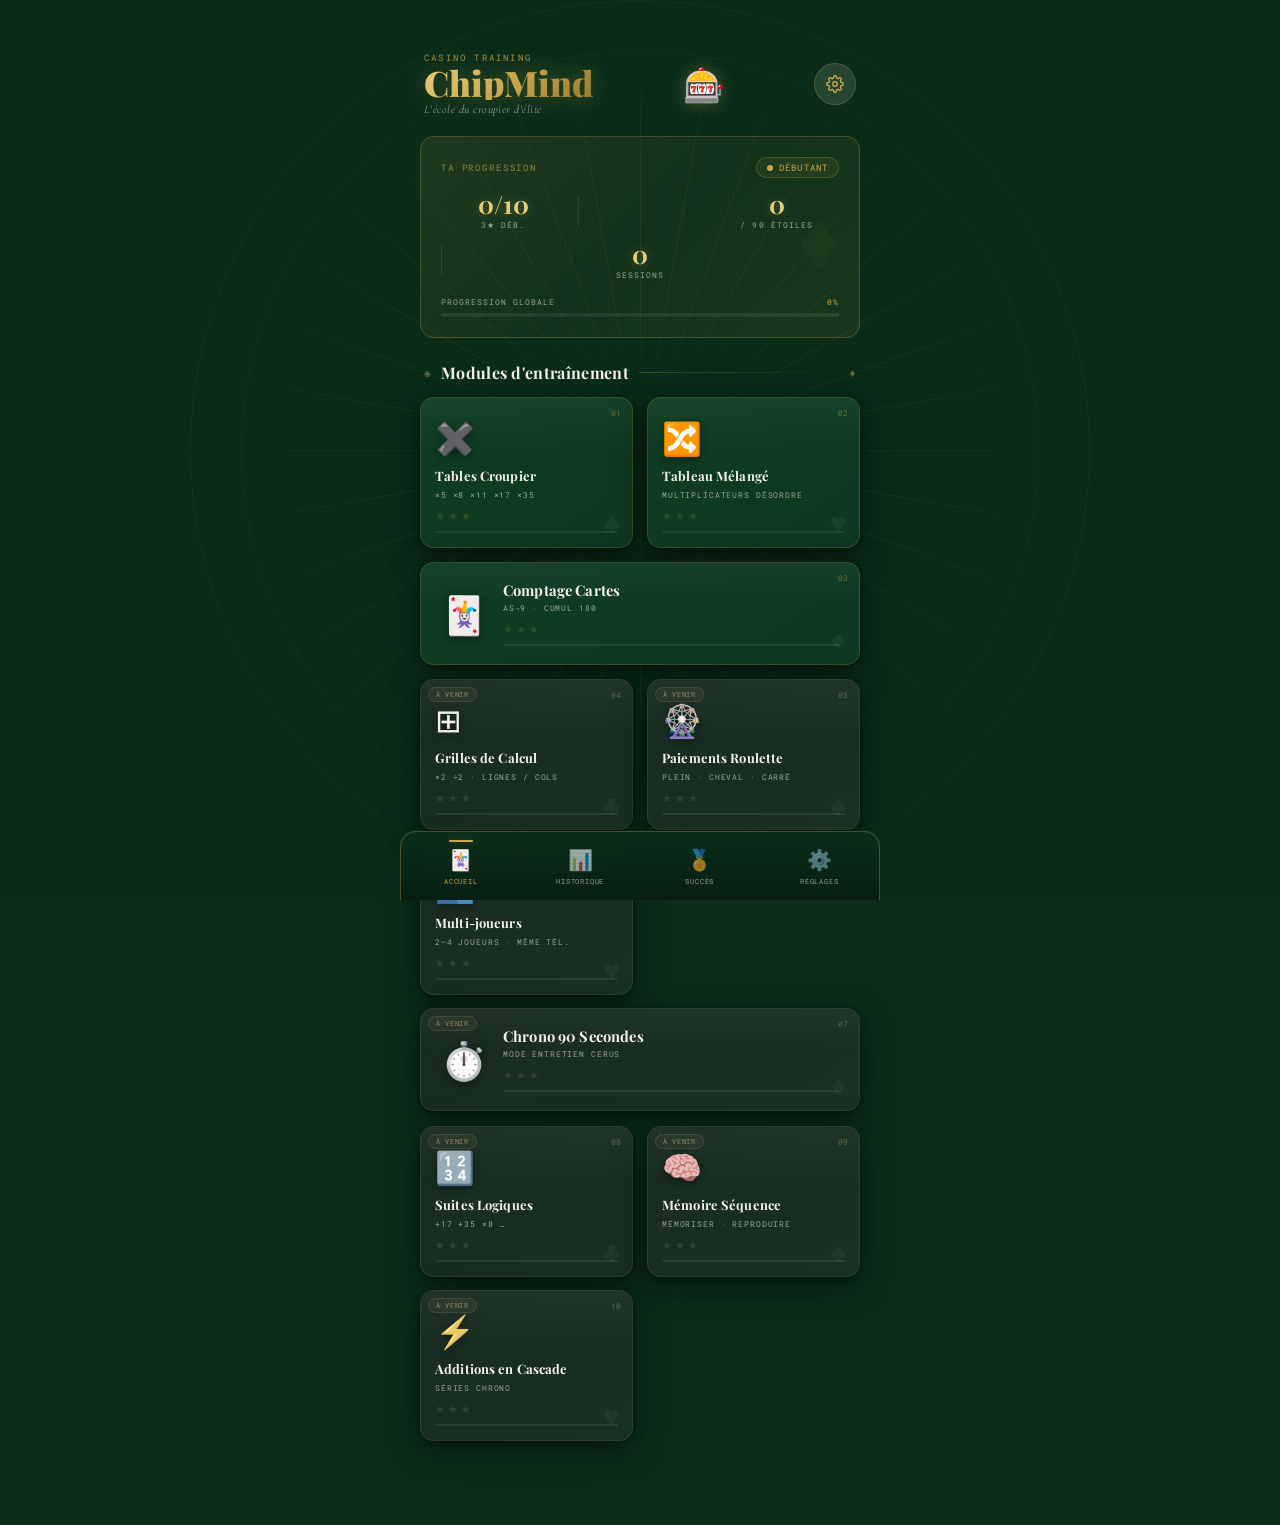
==== commit ef0a708e: "nex version" ====
--- a/index.html
+++ b/index.html
@@ -132,7 +132,7 @@
     .module-prog-fill { height: 100%; border-radius: var(--radius-pill); background: linear-gradient(90deg, var(--gold-dark), var(--gold)); box-shadow: 0 0 4px var(--gold-glow); }
 
     /* BOTTOM NAV */
-    .bottom-nav { position: fixed; bottom: 0; left: 50%; transform: translateX(-50%); width: 100%; max-width: 480px; background: linear-gradient(to top, rgba(7,31,18,0.99), rgba(10,46,26,0.94)); backdrop-filter: blur(20px); -webkit-backdrop-filter: blur(20px); border-top: 1px solid rgba(201,168,76,0.13); display: flex; padding: 8px 0 calc(8px + env(safe-area-inset-bottom, 0px)); z-index: 100; }
+    .bottom-nav { position: fixed; bottom: 0; left: 50%; transform: translateX(-50%); width: 100%; max-width: 480px; background: linear-gradient(to top, rgba(7,31,18,0.99), rgba(10,46,26,0.94)); backdrop-filter: blur(20px); -webkit-backdrop-filter: blur(20px); border: 1px solid rgba(201,168,76,0.35); border-bottom: none; border-radius: 16px 16px 0 0; display: flex; padding: 8px 0 calc(8px + env(safe-area-inset-bottom, 0px)); z-index: 100; }
     .nav-item { flex: 1; display: flex; flex-direction: column; align-items: center; gap: 4px; padding: 6px 0; cursor: pointer; transition: all 0.2s; position: relative; }
     .nav-item.active .nav-icon, .nav-item.active .nav-label { color: var(--gold); }
     .nav-item.active::before { content: ''; position: absolute; top: 0; left: 50%; transform: translateX(-50%); width: 24px; height: 2px; background: var(--gold); border-radius: var(--radius-pill); box-shadow: 0 0 8px var(--gold-glow); }
@@ -152,6 +152,59 @@
     }
     .nav-action-btn:hover  { transform: translateY(-2px); box-shadow: var(--shadow-gold); }
     .nav-action-btn:active { transform: scale(0.97); }
+
+    .nav-action-btn-secondary {
+      width: 100%;
+      padding: 11px 24px; background: rgba(201,168,76,0.18);
+      border: 1px solid rgba(201,168,76,0.45); border-radius: var(--radius);
+      font-family: var(--font-mono); font-size: 0.85rem; font-weight: 600;
+      color: var(--gold); cursor: pointer; letter-spacing: 0.05em;
+      transition: all 0.2s var(--ease-spring);
+      -webkit-tap-highlight-color: transparent;
+    }
+    .nav-action-btn-secondary:hover  { background: rgba(201,168,76,0.28); }
+    .nav-action-btn-secondary:active { transform: scale(0.97); }
+
+    /* MODAL CONFIRM */
+    .cm-modal-card {
+      background: linear-gradient(160deg, #0f3022, #0a1f14);
+      border: 1px solid rgba(201,168,76,0.5); border-radius: var(--radius-lg);
+      padding: 32px 24px 24px; max-width: 320px; width: 100%;
+      box-shadow: 0 24px 64px rgba(0,0,0,0.7); text-align: center;
+    }
+    .cm-modal-suit { font-size: 2rem; color: var(--gold); opacity: 0.35; margin-bottom: 12px; }
+    .cm-modal-title {
+      font-family: var(--font-serif); font-size: 1.3rem; font-weight: 700;
+      color: var(--gold-light); margin-bottom: 10px;
+    }
+    .cm-modal-msg {
+      font-family: var(--font-body); font-size: 0.85rem; color: var(--ivory-dim);
+      line-height: 1.55; margin-bottom: 24px;
+    }
+    .cm-modal-actions { display: flex; flex-direction: column; gap: 10px; }
+    .cm-modal-cancel {
+      width: 100%; padding: 14px;
+      background: linear-gradient(135deg, var(--gold-dark), var(--gold), var(--gold-light));
+      border: none; border-radius: var(--radius);
+      font-family: var(--font-serif); font-size: 1rem; font-weight: 700;
+      color: var(--felt-deep); cursor: pointer; transition: all 0.2s;
+    }
+    .cm-modal-cancel:hover { filter: brightness(1.1); }
+    .cm-modal-confirm {
+      width: 100%; padding: 12px;
+      background: rgba(192,57,43,0.14); border: 1px solid rgba(192,57,43,0.35);
+      border-radius: var(--radius); font-family: var(--font-mono);
+      font-size: 0.8rem; font-weight: 600; color: #e07070;
+      cursor: pointer; transition: all 0.2s;
+    }
+    .cm-modal-confirm:hover { background: rgba(192,57,43,0.24); }
+
+    .nav-end-game {
+      display: flex; flex-direction: column; width: 100%;
+      padding: 6px 20px calc(6px + env(safe-area-inset-bottom, 0px));
+      gap: 6px; box-sizing: border-box;
+    }
+    .nav-end-game .nav-action-btn { width: 100%; margin: 0; }
 
     /* PANNEAUX */
     .panel-overlay { position: fixed; inset: 0; background: rgba(0,0,0,0.72); backdrop-filter: blur(4px); z-index: 200; display: flex; align-items: flex-end; opacity: 0; pointer-events: none; transition: opacity 0.3s; }
@@ -386,7 +439,7 @@
   { id:2,  icon:'🔀',  name:'Tableau Mélangé',     sub:'Multiplicateurs désordre', suit:'♥', wide:false },
   { id:3,  icon:'🃏',  name:'Comptage Cartes',      sub:'As→9 · Cumul 180',        suit:'♦', wide:true  },
   { id:4,  icon:'⊞',  name:'Grilles de Calcul',    sub:'×2 ÷2 · Lignes / Cols',   suit:'♣', wide:false, comingSoon:true },
-  { id:5,  icon:'🎡',  name:'Paiements Roulette',   sub:'Plein · Cheval · Carré',  suit:'♠', wide:false },
+  { id:5,  icon:'🎡',  name:'Paiements Roulette',   sub:'Plein · Cheval · Carré',  suit:'♠', wide:false, comingSoon:true },
   { id:6,  icon:'👥',  name:'Multi-joueurs',        sub:'2–4 joueurs · Même tél.', suit:'♥', wide:false, comingSoon:true },
   { id:7,  icon:'⏱️',  name:'Chrono 90 Secondes',   sub:'Mode entretien Cerus',    suit:'♦', wide:true,  comingSoon:true },
   { id:8,  icon:'🔢',  name:'Suites Logiques',      sub:'+17 +35 ×8 …',            suit:'♣', wide:false, comingSoon:true },
@@ -813,6 +866,7 @@
   const suits = ['♠','♥','♦','♣'];
   const bg    = document.querySelector('.bg-felt');
   function spawn() {
+    if (!window._onDashboard) return;
     const el = document.createElement('div');
     el.className = 'float-suit';
     el.textContent = suits[Math.floor(Math.random()*4)];
@@ -904,7 +958,6 @@
 import { module as mod01 }  from './js/modules/module01.js';
 import { module as mod02 }  from './js/modules/module02.js';
 import { module as mod03 }  from './js/modules/module03.js';
-import { module as mod05 }  from './js/modules/module05.js';
 import { play, preload, setMusicContext } from './js/core/sound.js';
 
 window._soundPlay = play;
@@ -932,19 +985,50 @@
 window._bottomBar = {
   show()         { _renderDefaultNav(); },
   hide()         { _nav.style.display = 'none'; },
-  showLaunch(fn) {
-    _nav.innerHTML = `<button class="nav-action-btn" id="navActionBtn">Lancer ▶</button>`;
+  showLaunch(fn, label = 'Lancer la session ▶') {
+    _nav.innerHTML = `<button class="nav-action-btn" id="navActionBtn">${label}</button>`;
     document.getElementById('navActionBtn').onclick = fn;
     _nav.style.display = '';
   },
-  showReplay(fn) {
-    _nav.innerHTML = `<button class="nav-action-btn" id="navActionBtn">↺ Rejouer</button>`;
+  showReplay(fn, label = '↻ Relancer') {
+    _nav.innerHTML = `<button class="nav-action-btn" id="navActionBtn">${label}</button>`;
     document.getElementById('navActionBtn').onclick = fn;
     _nav.style.display = '';
   },
+  showEndGame(replayFn, dashFn) {
+    _nav.innerHTML = `
+      <div class="nav-end-game">
+        <button class="nav-action-btn" id="navReplayBtn">↻ Relancer</button>
+        <button class="nav-action-btn-secondary" id="navDashBtn">← Dashboard</button>
+      </div>`;
+    document.getElementById('navReplayBtn').onclick = replayFn;
+    document.getElementById('navDashBtn').onclick   = dashFn;
+    _nav.style.display = '';
+  },
 };
 
+window._showConfirmModal = function({ title, message, confirmLabel = 'Confirmer', cancelLabel = 'Annuler', onConfirm, onCancel } = {}) {
+  document.getElementById('cmModal')?.remove();
+  const overlay = document.createElement('div');
+  overlay.id = 'cmModal';
+  overlay.style.cssText = 'position:fixed;inset:0;z-index:9999;display:flex;align-items:center;justify-content:center;background:rgba(0,0,0,0.82);backdrop-filter:blur(6px);padding:20px;box-sizing:border-box';
+  overlay.innerHTML = `
+    <div class="cm-modal-card">
+      <div class="cm-modal-suit">♠</div>
+      <div class="cm-modal-title">${title}</div>
+      <div class="cm-modal-msg">${message}</div>
+      <div class="cm-modal-actions">
+        <button class="cm-modal-cancel" id="cmModalCancel">${cancelLabel}</button>
+        <button class="cm-modal-confirm" id="cmModalConfirm">${confirmLabel}</button>
+      </div>
+    </div>`;
+  document.body.appendChild(overlay);
+  document.getElementById('cmModalCancel').onclick  = () => { overlay.remove(); onCancel?.(); };
+  document.getElementById('cmModalConfirm').onclick = () => { overlay.remove(); onConfirm?.(); };
+};
+
 function _showDashboard() {
+  window._onDashboard = true;
   window._activeModuleCleanup?.();
   window._bottomBar?.show();
   closeAllPanels();
@@ -955,6 +1039,8 @@
 }
 
 function _showModule(mod) {
+  window._onDashboard = false;
+  document.querySelectorAll('.float-suit').forEach(el => el.remove());
   window._activeModuleCleanup?.();
   closeAllPanels();
   root.innerHTML = '';
@@ -972,10 +1058,8 @@
 onRoute('#/module/01', () => _showModule(mod01));
 onRoute('#/module/02', () => _showModule(mod02));
 onRoute('#/module/03', () => _showModule(mod03));
-onRoute('#/module/05', () => _showModule(mod05));
-
-/* Modules 04, 06-10 : pas encore migrés — redirige vers accueil */
-[4, 6, 7, 8, 9, 10].forEach(i => {
+/* Modules 04-10 (sauf 01-03) : pas encore migrés — redirige vers accueil */
+[4, 5, 6, 7, 8, 9, 10].forEach(i => {
   onRoute(`#/module/${String(i).padStart(2, '0')}`, () => navigate('#/'));
 });
 
@@ -987,8 +1071,7 @@
 await window.ChipMindStorage.initAsync();
 _initialized = true;
 buildBackground();
-renderDashboard();
-window.scrollTo(0, 0);
+_showDashboard();
 checkAll();
 preload();
 
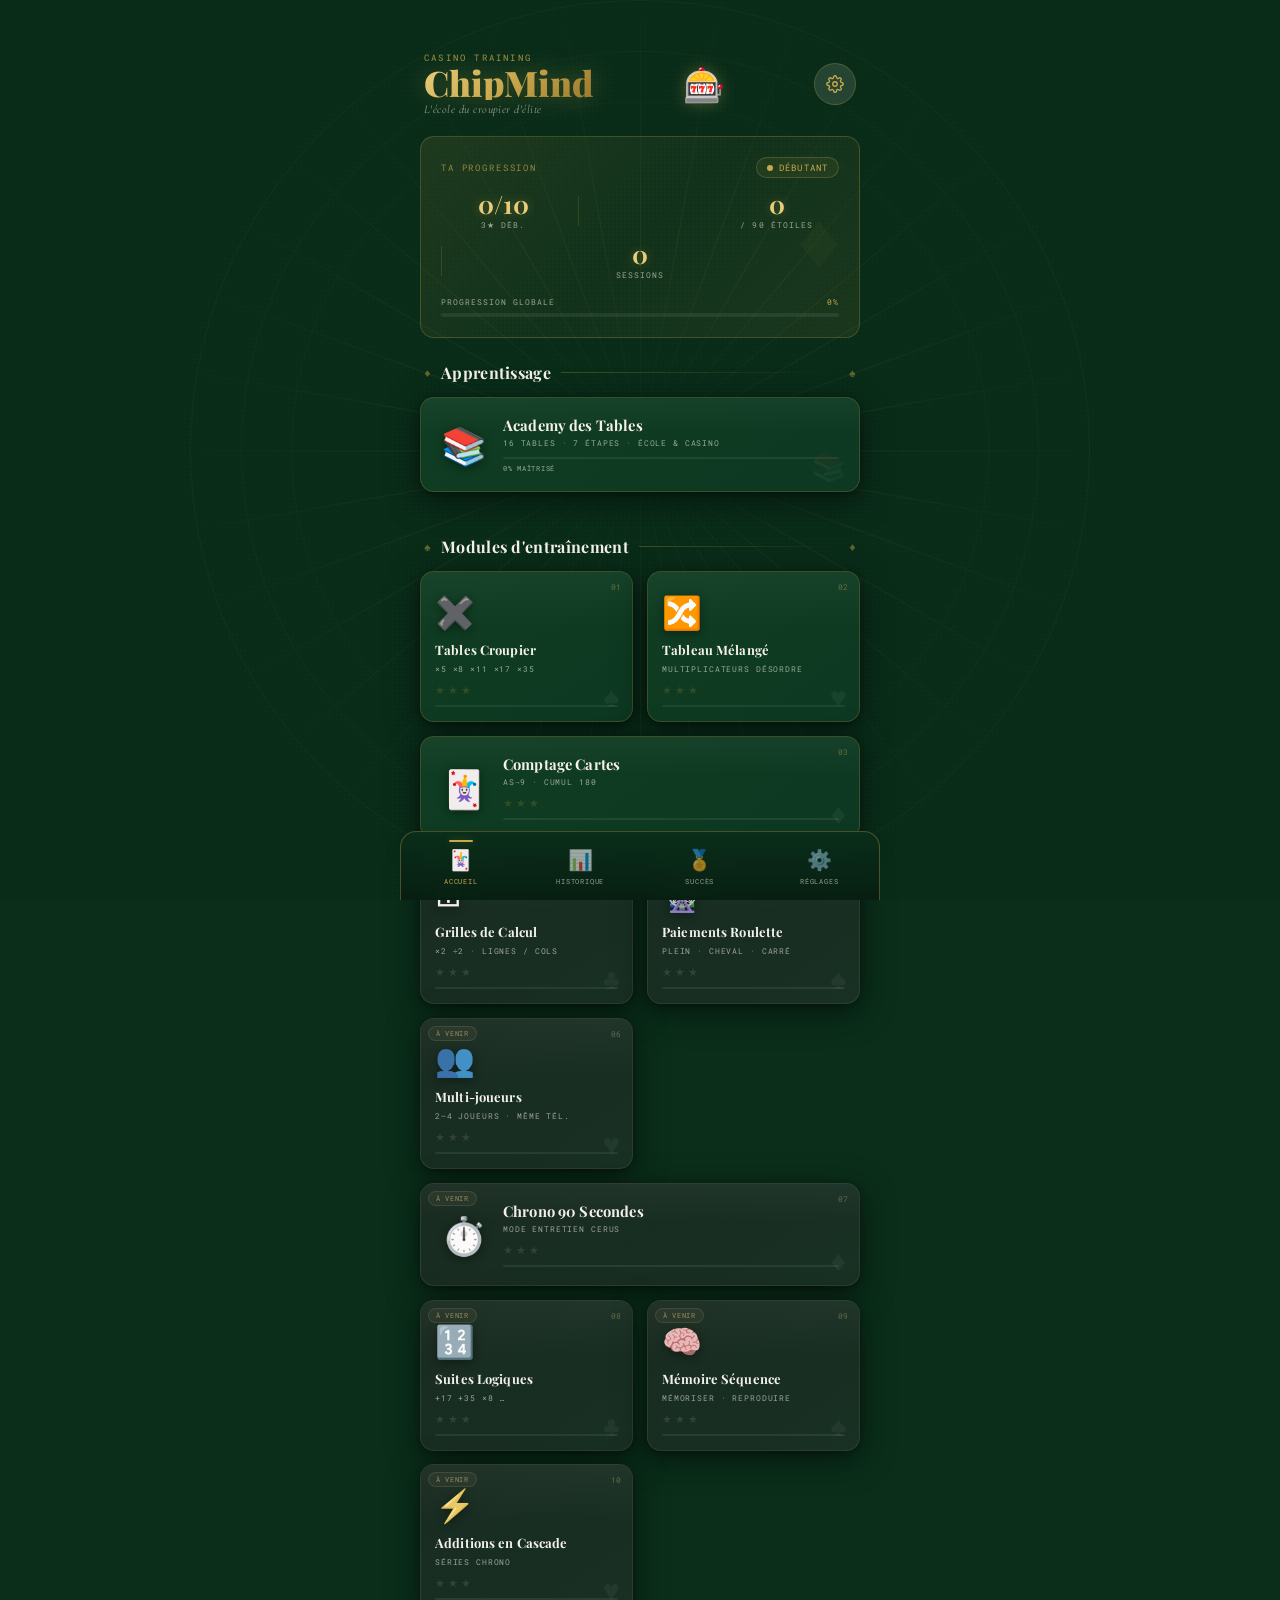
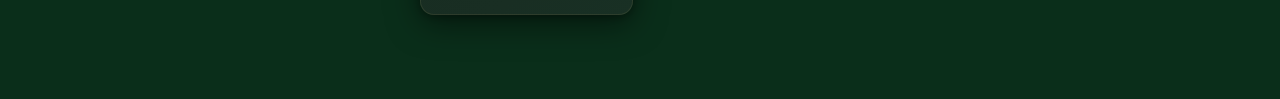
==== commit 595d0cc6: "correction son + module d'apprentisage" ====
--- a/index.html
+++ b/index.html
@@ -11,6 +11,7 @@
   <title>ChipMind</title>
 
   <link rel="stylesheet" href="css/variables.css" />
+  <link rel="stylesheet" href="css/modules.css" />
 
   <style>
     .bg-felt { position: fixed; inset: 0; z-index: 0; overflow: hidden; pointer-events: none; }
@@ -99,7 +100,6 @@
     .lock-overlay { position: absolute; inset: 0; background: rgba(7,31,18,0.55); backdrop-filter: blur(1.5px); border-radius: var(--radius); display: flex; align-items: center; justify-content: center; font-size: 1.3rem; opacity: 0; transition: opacity 0.2s; pointer-events: none; }
     .module-card.locked:hover .lock-overlay { opacity: 1; }
 
-    /* TODO: supprimer ce bloc quand tous les modules sont prêts */
     .module-card.coming-soon { cursor: default; opacity: 0.52; filter: grayscale(0.4); }
     .module-card.coming-soon:hover { transform: none; border-color: rgba(201,168,76,0.13); box-shadow: var(--shadow-card); }
     .module-card:not(.locked):not(.coming-soon):hover .module-icon { transform: scale(1.15) rotate(-4deg); }
@@ -495,6 +495,9 @@
   { id:'m3_memoire_tapis',   icon:'⚡', name:'La Mémoire du Tapis',     desc:'Aller-Retour parfait · Expert · 0 faute · <5 minutes',          tier:'gold',   module:3, check:(p,h)=>h.some(e=>e.moduleId===3&&e.mode==='allerretour'&&e.level==='expert'&&(e.totalCards||0)>=72&&e.successRate===100&&e.timeMs>0&&e.timeMs<5*60*1000) },
   { id:'m5_croupier',        icon:'🎰', name:'Le Croupier',             desc:'30 scénarios roulette au total · 0 faute · tous modes',          tier:'silver', module:5, check:(p,h)=>{ const e5=h.filter(e=>e.moduleId===5&&e.successRate===100); return e5.reduce((s,e)=>s+(e.totalQuestions||0),0)>=30; } },
   { id:'m5_eclair',          icon:'⚡', name:'Éclair',                  desc:'Mode Expert · 10 scénarios · 0 faute · <8s/scénario en moyenne', tier:'gold',   module:5, check:(p,h)=>h.some(e=>e.moduleId===5&&e.mode==='expert'&&(e.totalQuestions||0)>=10&&e.successRate===100&&e.timeMs>0&&(e.timeMs/(e.totalQuestions||10))<8000) },
+  { id:'lt_bronze', icon:'🥉', name:'Élève Assidu',       desc:'Toutes les tables scolaires complétées jusqu\'à l\'étape 6',    tier:'bronze', module:'learning', check:()=>{ const lt=window.ChipMindStorage.getLearningTables(); const schoolKeys=['school_2','school_3','school_4','school_5','school_6','school_7','school_8','school_9']; return schoolKeys.every(k=>lt[k]?.stepsCompleted.slice(0,6).every(Boolean)); } },
+  { id:'lt_silver', icon:'🥈', name:'Tables Maîtrisées',   desc:'Toutes les tables scolaires entièrement maîtrisées (7 étapes)', tier:'silver', module:'learning', check:()=>{ const lt=window.ChipMindStorage.getLearningTables(); return ['school_2','school_3','school_4','school_5','school_6','school_7','school_8','school_9'].every(k=>lt[k]?.mastered); } },
+  { id:'lt_gold',   icon:'🥇', name:'Croupier Calculateur', desc:'Toutes les tables casino entièrement maîtrisées (7 étapes)',   tier:'gold',   module:'learning', check:()=>{ const lt=window.ChipMindStorage.getLearningTables(); return ['casino_5','casino_8','casino_11a','casino_11b','casino_17a','casino_17b','casino_35a','casino_35b'].every(k=>lt[k]?.mastered); } },
   { id:'speed_demon',        icon:'⚡', name:'Speed Demon',             desc:'Complète le module Chrono 90s en mode Expert',                  tier:'gold',   check:(p)=>p[7]?.stars>=1 },
   { id:'roulette_pro',       icon:'🎡', name:'Croupier Roulette',       desc:'3 étoiles sur Paiements Roulette',                              tier:'silver', check:(p)=>p[5]?.stars===3 },
   { id:'night_owl',          icon:'🦉', name:'Hibou de Casino',         desc:'Entraîne-toi après minuit', tier:'secret', secret:true, check:()=>{ const h=new Date().getHours(); return h>=0&&h<5; } },
@@ -735,6 +738,7 @@
     ${moduleGroup(2,  'Tableau Mélangé',    '🔀')}
     ${moduleGroup(3,  'Comptage Cartes',    '🃏')}
     ${moduleGroup(5,  'Paiements Roulette','🎡')}
+    ${moduleGroup('learning', 'Academy des Tables', '📚')}
     ${group('✧ Secrets', secrets, TIERS.secret.color)}
   `;
   setTimeout(() => { const f = document.getElementById('achFill'); if(f) f.style.width = pct+'%'; }, 100);
@@ -931,6 +935,14 @@
     </section>
 
     <div class="section-header">
+      <span class="section-suit">♦</span>
+      <h2 class="section-title">Apprentissage</h2>
+      <div class="section-line"></div>
+      <span class="section-suit">♠</span>
+    </div>
+    <div style="padding:0 20px 24px" id="academySection"></div>
+
+    <div class="section-header" style="margin-top:20px">
       <span class="section-suit">♠</span>
       <h2 class="section-title">Modules d'entraînement</h2>
       <div class="section-line"></div>
@@ -940,12 +952,30 @@
     <div class="modules-grid" id="modulesGrid"></div>
   `;
   renderModules();
+  renderAcademy();
   updateStats();
+}
+
+function renderAcademy() {
+  const sec = document.getElementById('academySection');
+  if (!sec) return;
+  const pct = window.ChipMindStorage.getLearningBarPct();
+  sec.innerHTML = `
+    <div class="module-card wide active-mod" data-suit="📚" style="cursor:pointer" onclick="navigate('#/module/learning')">
+      <span class="module-icon" style="font-size:2.3rem;margin-bottom:0;flex-shrink:0">📚</span>
+      <div class="module-info" style="flex:1">
+        <div class="module-name">Academy des Tables</div>
+        <div class="module-sub">16 tables · 7 étapes · École &amp; Casino</div>
+        <div class="module-prog-bar" style="margin-top:8px"><div class="module-prog-fill" style="width:${pct}%"></div></div>
+        <div style="font-family:var(--font-mono);font-size:0.46rem;color:var(--ivory-dim);margin-top:4px;text-transform:uppercase;letter-spacing:0.1em">${pct}% maîtrisé</div>
+      </div>
+    </div>`;
 }
 
 document.addEventListener('visibilitychange', () => {
   if (document.visibilityState === 'visible' && document.getElementById('modulesGrid')) {
     renderModules();
+    renderAcademy();
     updateStats();
   }
 });
@@ -955,9 +985,10 @@
 <script type="module">
 import { init as appInit }  from './js/core/app.js';
 import { onRoute }          from './js/core/router.js';
-import { module as mod01 }  from './js/modules/module01.js';
-import { module as mod02 }  from './js/modules/module02.js';
-import { module as mod03 }  from './js/modules/module03.js';
+import { module as mod01 }       from './js/modules/module01.js';
+import { module as mod02 }       from './js/modules/module02.js';
+import { module as mod03 }       from './js/modules/module03.js';
+import { module as modLearning } from './js/modules/learningTables.js';
 import { play, preload, setMusicContext } from './js/core/sound.js';
 
 window._soundPlay = play;
@@ -1055,16 +1086,17 @@
 onRoute('#/achievements', () => openPanel('achievements'));
 onRoute('#/settings',     () => openPanel('settings'));
 
-onRoute('#/module/01', () => _showModule(mod01));
-onRoute('#/module/02', () => _showModule(mod02));
-onRoute('#/module/03', () => _showModule(mod03));
+onRoute('#/module/01',       () => _showModule(mod01));
+onRoute('#/module/02',       () => _showModule(mod02));
+onRoute('#/module/03',       () => _showModule(mod03));
+onRoute('#/module/learning', () => _showModule(modLearning));
 /* Modules 04-10 (sauf 01-03) : pas encore migrés — redirige vers accueil */
 [4, 5, 6, 7, 8, 9, 10].forEach(i => {
   onRoute(`#/module/${String(i).padStart(2, '0')}`, () => navigate('#/'));
 });
 
 window._cmRefreshDashboard = () => {
-  if (document.getElementById('modulesGrid')) { renderModules(); updateStats(); }
+  if (document.getElementById('modulesGrid')) { renderModules(); renderAcademy(); updateStats(); }
 };
 
 await appInit();
--- a/css/modules.css
+++ b/css/modules.css
@@ -0,0 +1,254 @@
+/* ════════════════════════════════════════════════════
+   ChipMind — modules.css
+   CSS partagé entre tous les modules de jeu.
+   Chargé une seule fois depuis index.html.
+════════════════════════════════════════════════════ */
+
+/* ── Layout de base ── */
+.screen {
+  display: none; position: relative; z-index: 1;
+  max-width: 480px; margin: 0 auto;
+  height: 100dvh; overflow: hidden;
+  padding-bottom: env(safe-area-inset-bottom, 16px);
+}
+.screen.active { display: flex; flex-direction: column; }
+#screenGame { height: 100dvh; min-height: unset; overflow: hidden; }
+
+/* ── Fond feutrine (texture) ── */
+.bg-felt { position: fixed; inset: 0; z-index: 0; pointer-events: none; }
+.bg-felt::before {
+  content: ''; position: absolute; inset: 0;
+  background-image:
+    repeating-linear-gradient(0deg,  transparent, transparent 2px, rgba(0,0,0,0.025) 2px, rgba(0,0,0,0.025) 4px),
+    repeating-linear-gradient(90deg, transparent, transparent 2px, rgba(0,0,0,0.025) 2px, rgba(0,0,0,0.025) 4px);
+}
+
+/* ── En-tête de module ── */
+.mod-header { display: flex; align-items: center; gap: 12px; padding: 48px 20px 16px; }
+.btn-back {
+  width: 38px; height: 38px; border-radius: 50%;
+  background: var(--ivory-faint); border: 1px solid var(--gold-border);
+  display: flex; align-items: center; justify-content: center;
+  cursor: pointer; transition: all 0.2s; flex-shrink: 0;
+  backdrop-filter: blur(8px); font-size: 1rem; color: var(--gold);
+}
+.btn-back:hover { background: var(--gold-subtle); border-color: var(--gold); }
+.header-title { font-family: var(--font-serif); font-size: 1.15rem; font-weight: 700; color: var(--ivory); flex: 1; }
+.header-sub   { font-family: var(--font-mono); font-size: 0.52rem; color: var(--gold); letter-spacing: 0.15em; text-transform: uppercase; }
+
+/* ── Config lobby ── */
+.config-body { padding: 0 20px 80px; flex: 1; overflow-y: auto; }
+.config-section { margin-bottom: 24px; }
+.config-label {
+  font-family: var(--font-mono); font-size: 0.55rem;
+  letter-spacing: 0.2em; text-transform: uppercase;
+  color: var(--gold); opacity: 0.75; margin-bottom: 12px;
+  display: flex; align-items: center; gap: 8px;
+}
+.config-label::after {
+  content: ''; flex: 1; height: 1px;
+  background: linear-gradient(to right, var(--gold-border), transparent);
+}
+
+/* ── Conditions étoiles (config) ── */
+.star-conditions {
+  background: rgba(201,168,76,0.05); border: 1px solid var(--gold-border);
+  border-radius: var(--radius-sm); padding: 14px;
+  display: flex; flex-direction: column; gap: 8px;
+}
+.star-cond-title {
+  font-family: var(--font-mono); font-size: 0.5rem;
+  color: var(--gold); text-transform: uppercase; letter-spacing: 0.18em;
+}
+.star-cond-reward {
+  font-family: var(--font-mono); font-size: 0.48rem;
+  color: var(--ivory-dim); letter-spacing: 0.06em; line-height: 1.6;
+  border-top: 1px solid var(--gold-border); padding-top: 8px; margin-top: 2px;
+}
+.star-cond-reward span { color: var(--gold); }
+.cond-row { display: flex; align-items: center; gap: 8px; }
+.cond-dot {
+  width: 20px; height: 20px; border-radius: 50%; flex-shrink: 0;
+  display: flex; align-items: center; justify-content: center;
+  font-size: 0.6rem; font-weight: 700;
+  transition: all 0.25s var(--ease-spring);
+}
+.cond-dot.met   { background: rgba(39,174,96,0.2); border: 1px solid var(--green); color: var(--green-light); }
+.cond-dot.unmet { background: rgba(255,255,255,0.05); border: 1px solid rgba(255,255,255,0.1); color: var(--ivory-dim); }
+.cond-text { font-family: var(--font-mono); font-size: 0.53rem; letter-spacing: 0.05em; transition: color 0.25s; }
+.cond-row.met   .cond-text { color: var(--ivory); }
+.cond-row.unmet .cond-text { color: var(--ivory-dim); }
+
+/* ── Niveau actif ── */
+.level-info {
+  display: flex; align-items: center; gap: 10px;
+  background: var(--ivory-faint); border: 1px solid var(--gold-border);
+  border-radius: var(--radius-sm); padding: 12px 14px;
+}
+.level-badge { width: 8px; height: 8px; border-radius: 50%; flex-shrink: 0; }
+.level-info-text { font-family: var(--font-mono); font-size: 0.55rem; color: var(--ivory-dim); line-height: 1.5; letter-spacing: 0.04em; }
+.level-info-name { color: var(--gold); font-weight: 600; }
+
+/* ── En-jeu : status bar ── */
+.game-status { display: flex; align-items: center; gap: 10px; padding: 36px 20px 8px; flex-shrink: 0; }
+.btn-abort {
+  width: 38px; height: 38px; border-radius: 50%;
+  background: var(--ivory-faint); border: 1px solid var(--gold-border);
+  display: flex; align-items: center; justify-content: center;
+  cursor: pointer; color: var(--ivory-dim); font-size: 0.8rem; flex-shrink: 0;
+}
+
+/* ── Chrono ── */
+.timer-wrap { margin: 0 20px 4px; height: 4px; background: rgba(255,255,255,0.07); border-radius: var(--radius-pill); overflow: hidden; }
+.timer-fill { height: 100%; width: 100%; border-radius: var(--radius-pill); background: var(--gold); transition: width linear, background 0.3s; box-shadow: 0 0 6px var(--gold-glow); }
+.timer-fill.warning { background: var(--red-light); box-shadow: 0 0 8px var(--red-glow); }
+.timer-text { text-align: center; margin: 4px 0; font-family: var(--font-mono); font-size: 0.58rem; color: var(--ivory-dim); letter-spacing: 0.1em; }
+.timer-text.warning { color: var(--red-light); }
+.timer-hidden { visibility: hidden; height: 0; margin: 0; }
+
+/* ── Barre de progression ── */
+.game-progress-bar { flex: 1; height: 3px; background: rgba(255,255,255,0.07); border-radius: var(--radius-pill); overflow: hidden; }
+.game-progress-fill { height: 100%; background: linear-gradient(90deg, var(--gold-dark), var(--gold)); border-radius: var(--radius-pill); box-shadow: 0 0 6px var(--gold-glow); transition: width 0.4s var(--ease-out); }
+
+/* ── Feedback visuel ── */
+.feedback-overlay { position: fixed; inset: 0; z-index: 500; pointer-events: none; display: flex; align-items: center; justify-content: center; opacity: 0; transition: opacity 0.15s; }
+.feedback-overlay.show { opacity: 1; }
+.feedback-text { font-family: var(--font-serif); font-size: 3.5rem; font-weight: 900; filter: drop-shadow(0 0 20px currentColor); }
+.feedback-overlay.correct-fb { background: rgba(39,174,96,0.12); }
+.feedback-overlay.correct-fb .feedback-text { color: var(--green-light); }
+.feedback-overlay.wrong-fb   { background: rgba(192,57,43,0.12); }
+.feedback-overlay.wrong-fb   .feedback-text { color: var(--red-light); }
+.feedback-overlay.ok-fb  { background: rgba(39,174,96,0.12); }
+.feedback-overlay.ok-fb  .feedback-text { color: var(--green-light); }
+.feedback-overlay.bad-fb { background: rgba(192,57,43,0.12); }
+.feedback-overlay.bad-fb .feedback-text { color: var(--red-light); }
+
+/* ── Saisie numérique ── */
+.input-zone { width: 100%; display: flex; flex-direction: column; gap: 10px; }
+.input-display {
+  width: 100%; background: var(--felt-deep); border: 1px solid var(--gold-border);
+  border-radius: var(--radius); padding: 11px 16px; text-align: center;
+  font-family: var(--font-serif); font-size: 1.8rem; font-weight: 700;
+  color: var(--gold-light); letter-spacing: 0.06em;
+  box-shadow: inset 0 2px 8px rgba(0,0,0,0.3); min-height: 52px;
+}
+.input-display.correct { color: var(--green-light); box-shadow: inset 0 2px 8px rgba(0,0,0,0.3), 0 0 16px var(--green-glow); border-color: var(--green); }
+.input-display.wrong   { color: var(--red-light);  box-shadow: inset 0 2px 8px rgba(0,0,0,0.3), 0 0 16px var(--red-glow);   border-color: var(--red); }
+.input-placeholder { opacity: 0.25; font-size: 1.4rem; }
+.numpad { display: grid; grid-template-columns: repeat(3, 1fr); gap: 6px; }
+.numpad-btn {
+  padding: 10px 8px; border-radius: var(--radius-sm);
+  background: linear-gradient(145deg, var(--felt-card), var(--felt-mid));
+  border: 1px solid rgba(201,168,76,0.12); cursor: pointer;
+  font-family: var(--font-serif); font-size: 1.2rem; font-weight: 700;
+  color: var(--ivory); text-align: center;
+  transition: all 0.12s var(--ease-spring);
+  box-shadow: 0 3px 10px rgba(0,0,0,0.25); -webkit-tap-highlight-color: transparent;
+}
+.numpad-btn:active { transform: scale(0.93); background: var(--felt-mid); }
+.numpad-btn.del    { font-family: var(--font-mono); font-size: 1rem; color: var(--gold); }
+.numpad-btn.dim    { opacity: 0.3; pointer-events: none; }
+.numpad-btn.disabled { opacity: 0.3; pointer-events: none; }
+.numpad-btn.validate {
+  grid-column: span 3; padding: 14px;
+  background: linear-gradient(135deg, var(--gold-dark), var(--gold), var(--gold-light));
+  color: var(--felt-deep); font-size: 1.05rem; font-weight: 700;
+  font-family: var(--font-serif); border: none;
+  box-shadow: 0 4px 18px var(--gold-glow); letter-spacing: 0.01em;
+  border-radius: var(--radius);
+}
+.numpad-btn.validate:active   { transform: scale(0.97); }
+.numpad-btn.validate:disabled { opacity: 0.35; cursor: not-allowed; }
+
+/* ── Zone réponse (ancrée en bas) ── */
+.answer-zone {
+  flex-shrink: 0;
+  padding: 0 20px calc(14px + env(safe-area-inset-bottom, 0px));
+  display: flex; flex-direction: column; gap: 10px;
+}
+
+/* ── Résultats ── */
+.results-body {
+  flex: 1; display: flex; flex-direction: column;
+  align-items: center; padding: 0 20px 120px; gap: 18px; overflow-y: auto;
+}
+.result-stars { display: flex; gap: 12px; justify-content: center; margin: 10px 0; }
+.result-star { font-size: 3rem; filter: grayscale(1); opacity: 0.25; transition: all 0.4s var(--ease-spring); }
+.result-star.lit { filter: drop-shadow(0 0 14px var(--gold-glow)); color: var(--gold); opacity: 1; }
+.result-title    { font-family: var(--font-serif); font-size: 1.5rem; font-weight: 700; color: var(--gold-light); text-align: center; }
+.result-subtitle { font-family: var(--font-elegant); font-style: italic; font-size: 0.85rem; color: var(--ivory-dim); text-align: center; }
+.result-stats { display: grid; grid-template-columns: repeat(3,1fr); gap: 12px; width: 100%; }
+.rstat { background: var(--ivory-faint); border: 1px solid var(--gold-border); border-radius: var(--radius-sm); padding: 14px 8px; text-align: center; }
+.rstat-value { font-family: var(--font-serif); font-size: 1.6rem; font-weight: 700; color: var(--gold-light); filter: drop-shadow(0 0 5px var(--gold-glow)); }
+.rstat-label { font-family: var(--font-mono); font-size: 0.48rem; color: var(--ivory-dim); text-transform: uppercase; letter-spacing: 0.1em; margin-top: 3px; }
+
+/* ── Conditions résultats ── */
+.result-conditions { width: 100%; }
+.result-cond-title {
+  font-family: var(--font-mono); font-size: 0.52rem;
+  color: var(--gold); text-transform: uppercase; letter-spacing: 0.18em;
+  margin-bottom: 10px; display: flex; align-items: center; gap: 8px;
+}
+.result-cond-title::after { content: ''; flex: 1; height: 1px; background: linear-gradient(to right, var(--gold-border), transparent); }
+.result-cond-list { display: flex; flex-direction: column; gap: 7px; }
+.result-cond-row { display: flex; align-items: center; gap: 10px; padding: 10px 12px; border-radius: var(--radius-sm); transition: all 0.3s; }
+.result-cond-row.met   { background: rgba(39,174,96,0.08);  border: 1px solid rgba(39,174,96,0.25); }
+.result-cond-row.unmet { background: rgba(192,57,43,0.07);  border: 1px solid rgba(192,57,43,0.2); }
+/* mod01 class names */
+.result-cond-icon { font-size: 1rem; flex-shrink: 0; }
+.result-cond-text { font-family: var(--font-mono); font-size: 0.55rem; letter-spacing: 0.04em; flex: 1; }
+.result-cond-row.met   .result-cond-text { color: var(--green-light); }
+.result-cond-row.unmet .result-cond-text { color: var(--red-light); }
+.result-cond-badge { font-family: var(--font-mono); font-size: 0.45rem; letter-spacing: 0.08em; padding: 2px 8px; border-radius: var(--radius-pill); font-weight: 600; }
+.result-cond-row.met   .result-cond-badge { background: rgba(39,174,96,0.2);  color: var(--green-light); }
+.result-cond-row.unmet .result-cond-badge { background: rgba(192,57,43,0.15); color: var(--red-light); }
+/* mod02/mod03 class names (aliases) */
+.rcond-icon  { font-size: 1rem; flex-shrink: 0; }
+.rcond-text  { font-family: var(--font-mono); font-size: 0.55rem; letter-spacing: 0.04em; flex: 1; }
+.result-cond-row.met   .rcond-text { color: var(--green-light); }
+.result-cond-row.unmet .rcond-text { color: var(--red-light); }
+.rcond-badge { font-family: var(--font-mono); font-size: 0.45rem; letter-spacing: 0.08em; padding: 2px 8px; border-radius: var(--radius-pill); font-weight: 600; }
+.result-cond-row.met   .rcond-badge { background: rgba(39,174,96,0.2);  color: var(--green-light); }
+.result-cond-row.unmet .rcond-badge { background: rgba(192,57,43,0.15); color: var(--red-light); }
+
+/* ── Bannière étoiles ── */
+.stars-earned-banner { width: 100%; border-radius: var(--radius-sm); padding: 12px 14px; text-align: center; font-family: var(--font-mono); font-size: 0.6rem; letter-spacing: 0.08em; line-height: 1.5; }
+.stars-earned-banner.earned     { background: rgba(201,168,76,0.1);  border: 1px solid var(--gold-border); color: var(--gold-light); }
+.stars-earned-banner.not-earned { background: rgba(192,57,43,0.07); border: 1px solid rgba(192,57,43,0.2); color: var(--red-light); }
+
+/* ── Liste d'erreurs ── */
+.errors-section { width: 100%; }
+.errors-title {
+  font-family: var(--font-mono); font-size: 0.55rem;
+  color: var(--gold); letter-spacing: 0.2em; text-transform: uppercase;
+  margin-bottom: 10px; display: flex; align-items: center; gap: 8px;
+}
+.errors-title::after { content: ''; flex: 1; height: 1px; background: linear-gradient(to right, var(--gold-border), transparent); }
+.error-item { display: flex; align-items: center; gap: 12px; padding: 10px 12px; margin-bottom: 6px; background: rgba(192,57,43,0.08); border: 1px solid rgba(192,57,43,0.18); border-radius: var(--radius-sm); }
+.error-q       { font-family: var(--font-serif); font-size: 0.9rem; font-weight: 700; color: var(--ivory); flex: 1; }
+.error-your    { font-family: var(--font-mono); font-size: 0.58rem; color: var(--red-light); text-decoration: line-through; }
+.error-correct { font-family: var(--font-mono); font-size: 0.65rem; color: var(--green-light); font-weight: 600; }
+
+/* ── Animations communes ── */
+@keyframes bounceIn {
+  0%   { transform: scale(0.6); opacity: 0; }
+  60%  { transform: scale(1.1); opacity: 1; }
+  100% { transform: scale(1); }
+}
+.bounce-in { animation: bounceIn 0.4s var(--ease-spring) both; }
+
+@keyframes starPop {
+  0%   { transform: scale(0) rotate(-20deg); }
+  60%  { transform: scale(1.25) rotate(8deg); }
+  100% { transform: scale(1) rotate(0deg); }
+}
+.star-pop { animation: starPop 0.5s var(--ease-spring) both; }
+
+@keyframes shakeCard {
+  0%,100% { transform: translateX(0); }
+  20%     { transform: translateX(-8px); }
+  40%     { transform: translateX(8px); }
+  60%     { transform: translateX(-5px); }
+  80%     { transform: translateX(5px); }
+}
+.shake { animation: shakeCard 0.35s var(--ease-in-out); }
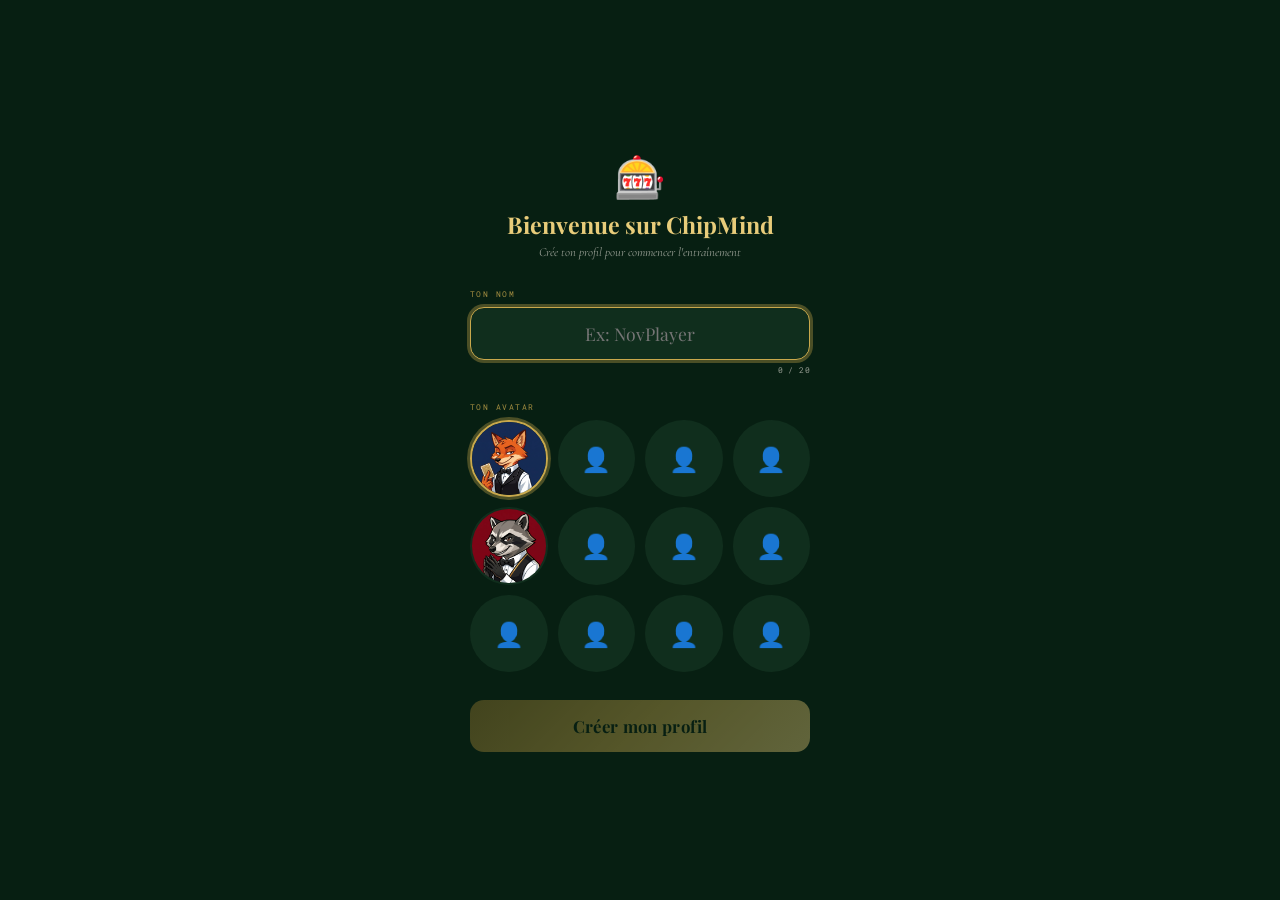
==== commit ccf6dc06: "system classement" ====
--- a/index.html
+++ b/index.html
@@ -304,6 +304,134 @@
       .module-card   { padding: 14px 11px 12px; }
     }
 
+    /* ── Création de profil (overlay plein écran) ── */
+    .pc-overlay {
+      position: fixed; inset: 0; z-index: 9000; overflow-y: auto;
+      background: var(--felt-deep);
+      display: flex; flex-direction: column; align-items: center;
+      justify-content: center; padding: 32px 28px;
+    }
+    .pc-logo  { font-size: 2.6rem; margin-bottom: 6px; }
+    .pc-title { font-family: var(--font-serif); font-size: 1.45rem; font-weight: 700; color: var(--gold-light); text-align: center; margin-bottom: 4px; }
+    .pc-sub   { font-family: var(--font-elegant); font-style: italic; font-size: 0.78rem; color: var(--ivory-dim); text-align: center; margin-bottom: 28px; }
+    .pc-field-label { font-family: var(--font-mono); font-size: 0.52rem; text-transform: uppercase; letter-spacing: 0.18em; color: var(--gold); opacity: 0.8; margin-bottom: 8px; width: 100%; }
+    .pc-input-wrap { width: 100%; max-width: 340px; margin-bottom: 26px; }
+    .pc-input {
+      width: 100%; padding: 14px 16px; box-sizing: border-box;
+      background: var(--felt-card); border: 1px solid var(--gold-border);
+      border-radius: var(--radius); color: var(--ivory);
+      font-family: var(--font-serif); font-size: 1.1rem; text-align: center; outline: none;
+      transition: border-color 0.2s, box-shadow 0.2s;
+    }
+    .pc-input:focus  { border-color: var(--gold); box-shadow: 0 0 0 3px var(--gold-glow); }
+    .pc-input.invalid { border-color: var(--red); }
+    .pc-counter { font-family: var(--font-mono); font-size: 0.48rem; color: var(--ivory-dim); text-align: right; margin-top: 5px; letter-spacing: 0.05em; }
+    .pc-avatar-wrap { width: 100%; max-width: 340px; margin-bottom: 28px; }
+    .pc-avatar-grid { display: grid; grid-template-columns: repeat(4, 1fr); gap: 10px; }
+    .pc-avatar-item {
+      aspect-ratio: 1; border-radius: 50%; overflow: hidden; cursor: pointer;
+      border: 2px solid transparent; background: var(--felt-card);
+      display: flex; align-items: center; justify-content: center; font-size: 1.5rem;
+      transition: border-color 0.18s, transform 0.18s, box-shadow 0.18s;
+    }
+    .pc-avatar-item img { width: 100%; height: 100%; object-fit: cover; }
+    .pc-avatar-item:hover   { transform: scale(1.06); border-color: var(--gold-border); }
+    .pc-avatar-item.selected { border-color: var(--gold); box-shadow: 0 0 0 3px var(--gold-glow); }
+    .pc-btn {
+      width: 100%; max-width: 340px; padding: 15px;
+      background: linear-gradient(135deg, var(--gold-dark), var(--gold), var(--gold-light));
+      border: none; border-radius: var(--radius);
+      font-family: var(--font-serif); font-size: 1.05rem; font-weight: 700;
+      color: var(--felt-deep); cursor: pointer; letter-spacing: 0.02em;
+      box-shadow: 0 4px 18px var(--gold-glow); transition: all 0.2s;
+    }
+    .pc-btn:disabled { opacity: 0.4; cursor: not-allowed; box-shadow: none; }
+    .pc-btn:not(:disabled):hover { filter: brightness(1.08); transform: translateY(-2px); }
+
+    /* ── Écran Profil commun (joueur actif + lecture seule) ── */
+    .profile-body { flex: 1; overflow-y: auto; padding: 0 20px calc(80px + env(safe-area-inset-bottom, 0px)); }
+    .profile-hero { display: flex; flex-direction: column; align-items: center; padding: 20px 0 24px; gap: 10px; }
+    .profile-avatar-img {
+      width: 130px; height: 130px; border-radius: 50%; object-fit: cover;
+      border: 2px solid var(--gold); box-shadow: 0 0 24px var(--gold-glow);
+      background: var(--felt-card);
+    }
+    .profile-username-display { font-family: var(--font-serif); font-size: 1.4rem; font-weight: 700; color: var(--gold-light); }
+    .profile-member-since { font-family: var(--font-mono); font-size: 0.47rem; color: var(--ivory-dim); letter-spacing: 0.1em; text-transform: uppercase; }
+    .profile-stats-grid { display: grid; grid-template-columns: repeat(3, 1fr); gap: 10px; margin-bottom: 24px; }
+    .pstat { background: var(--ivory-faint); border: 1px solid var(--gold-border); border-radius: var(--radius-sm); padding: 14px 8px; text-align: center; }
+    .pstat-value { font-family: var(--font-serif); font-size: 1.5rem; font-weight: 700; color: var(--gold-light); filter: drop-shadow(0 0 5px var(--gold-glow)); }
+    .pstat-label { font-family: var(--font-mono); font-size: 0.46rem; color: var(--ivory-dim); text-transform: uppercase; letter-spacing: 0.1em; margin-top: 3px; }
+    .profile-section-title {
+      font-family: var(--font-mono); font-size: 0.52rem; text-transform: uppercase;
+      letter-spacing: 0.18em; color: var(--gold); opacity: 0.75;
+      margin-bottom: 10px; display: flex; align-items: center; gap: 8px;
+    }
+    .profile-section-title::after { content: ''; flex: 1; height: 1px; background: linear-gradient(to right, var(--gold-border), transparent); }
+    .profile-top3-section { margin-bottom: 20px; }
+    .top3-entry { display: flex; align-items: center; gap: 12px; padding: 10px 12px; border-radius: var(--radius-sm); background: var(--ivory-ghost); border: 1px solid rgba(255,255,255,0.05); margin-bottom: 6px; }
+    .top3-rank  { font-family: var(--font-serif); font-size: 1.1rem; font-weight: 700; color: var(--gold); min-width: 24px; text-align: center; }
+    .top3-info  { flex: 1; }
+    .top3-score { font-family: var(--font-serif); font-size: 1rem; font-weight: 700; color: var(--ivory); line-height: 1; }
+    .top3-meta  { font-family: var(--font-mono); font-size: 0.46rem; color: var(--ivory-dim); letter-spacing: 0.04em; margin-top: 2px; }
+    .top3-empty { font-family: var(--font-elegant); font-style: italic; font-size: 0.78rem; color: var(--ivory-dim); text-align: center; padding: 10px 0; }
+    .btn-edit-profile {
+      background: var(--ivory-faint); border: 1px solid var(--gold-border);
+      border-radius: var(--radius-pill); padding: 5px 12px;
+      font-family: var(--font-mono); font-size: 0.52rem; text-transform: uppercase;
+      letter-spacing: 0.1em; color: var(--gold); cursor: pointer; transition: all 0.2s;
+      white-space: nowrap;
+    }
+    .btn-edit-profile:hover { background: rgba(201,168,76,0.12); border-color: var(--gold); }
+
+    /* ── Édition profil ── */
+    .edit-input {
+      width: 100%; padding: 12px 14px; box-sizing: border-box;
+      background: var(--felt-card); border: 1px solid var(--gold-border);
+      border-radius: var(--radius); color: var(--ivory);
+      font-family: var(--font-serif); font-size: 1.05rem; text-align: center;
+      outline: none; margin-bottom: 6px; transition: border-color 0.2s, box-shadow 0.2s;
+    }
+    .edit-input:focus { border-color: var(--gold); box-shadow: 0 0 0 3px var(--gold-glow); }
+    .edit-avatar-grid { display: grid; grid-template-columns: repeat(4, 1fr); gap: 8px; margin-top: 8px; }
+    .edit-avatar-item {
+      aspect-ratio: 1; border-radius: 50%; overflow: hidden; cursor: pointer;
+      border: 2px solid transparent; background: var(--felt-card);
+      display: flex; align-items: center; justify-content: center; font-size: 1.2rem;
+      transition: border-color 0.15s, transform 0.15s;
+    }
+    .edit-avatar-item img { width: 100%; height: 100%; object-fit: cover; }
+    .edit-avatar-item:hover   { transform: scale(1.06); border-color: var(--gold-border); }
+    .edit-avatar-item.selected { border-color: var(--gold); box-shadow: 0 0 0 2px var(--gold-glow); }
+
+    /* ── Classement ── */
+    .lb-tabs { display: flex; gap: 8px; padding: 0 20px 16px; flex-shrink: 0; }
+    .lb-tab {
+      flex: 1; padding: 8px 4px; border-radius: var(--radius-pill);
+      background: var(--ivory-faint); border: 1px solid var(--gold-border);
+      font-family: var(--font-mono); font-size: 0.5rem; text-transform: uppercase;
+      letter-spacing: 0.08em; color: var(--ivory-dim); cursor: pointer;
+      transition: all 0.2s; text-align: center;
+    }
+    .lb-tab.active { background: rgba(201,168,76,0.15); border-color: var(--gold); color: var(--gold); }
+    .lb-content { flex: 1; overflow-y: auto; padding: 0 20px calc(80px + env(safe-area-inset-bottom, 0px)); }
+    .lb-status { display: flex; flex-direction: column; align-items: center; padding: 40px 0; font-family: var(--font-elegant); font-style: italic; font-size: 0.85rem; color: var(--ivory-dim); gap: 10px; }
+    .lb-entry {
+      display: flex; align-items: center; gap: 12px; padding: 10px 12px;
+      border-radius: var(--radius-sm); background: var(--ivory-ghost);
+      border: 1px solid rgba(255,255,255,0.05); margin-bottom: 6px;
+      cursor: pointer; transition: all 0.18s;
+    }
+    .lb-entry:hover  { background: rgba(201,168,76,0.05); border-color: var(--gold-border); }
+    .lb-entry.is-me  { background: rgba(201,168,76,0.07); border-color: var(--gold-border); }
+    .lb-rank         { font-family: var(--font-serif); font-size: 1rem; font-weight: 700; color: var(--gold); min-width: 28px; text-align: center; }
+    .lb-rank.podium  { font-size: 1.2rem; filter: drop-shadow(0 0 4px var(--gold-glow)); }
+    .lb-avatar-sm    { width: 36px; height: 36px; border-radius: 50%; object-fit: cover; border: 1px solid var(--gold-border); background: var(--felt-card); flex-shrink: 0; }
+    .lb-name         { flex: 1; font-family: var(--font-serif); font-size: 0.85rem; font-weight: 700; color: var(--ivory); }
+    .lb-entry.is-me .lb-name { color: var(--gold-light); }
+    .lb-score        { font-family: var(--font-mono); font-size: 0.6rem; color: var(--gold); letter-spacing: 0.04em; }
+    .lb-you-badge    { font-family: var(--font-mono); font-size: 0.4rem; background: rgba(201,168,76,0.12); border: 1px solid var(--gold-border); border-radius: var(--radius-pill); padding: 2px 6px; color: var(--gold); text-transform: uppercase; letter-spacing: 0.1em; flex-shrink: 0; }
+
   </style>
 </head>
 
@@ -327,6 +455,10 @@
   <div class="nav-item" id="navAch" onclick="navigate('#/achievements')">
     <span class="nav-icon">🏅</span>
     <span class="nav-label">Succès</span>
+  </div>
+  <div class="nav-item" id="navLeaderboard" onclick="navigate('#/leaderboard')">
+    <span class="nav-icon">🏆</span>
+    <span class="nav-label">Classement</span>
   </div>
   <div class="nav-item" id="navSettings" onclick="navigate('#/settings')">
     <span class="nav-icon">⚙️</span>
@@ -891,10 +1023,10 @@
         <div class="logo-sub">L'école du croupier d'élite</div>
       </div>
       <span class="header-icon">🎰</span>
-      <button class="btn-settings" aria-label="Paramètres" onclick="navigate('#/settings')">
+      <button class="btn-settings" id="btnProfileHeader" aria-label="Profil" onclick="navigate('#/profile')">
         <svg viewBox="0 0 24 24" fill="none" stroke-width="1.8" stroke-linecap="round" stroke-linejoin="round">
-          <circle cx="12" cy="12" r="3"/>
-          <path d="M19.4 15a1.65 1.65 0 0 0 .33 1.82l.06.06a2 2 0 0 1-2.83 2.83l-.06-.06a1.65 1.65 0 0 0-1.82-.33 1.65 1.65 0 0 0-1 1.51V21a2 2 0 0 1-4 0v-.09A1.65 1.65 0 0 0 9 19.4a1.65 1.65 0 0 0-1.82.33l-.06.06a2 2 0 0 1-2.83-2.83l.06-.06A1.65 1.65 0 0 0 4.68 15a1.65 1.65 0 0 0-1.51-1H3a2 2 0 0 1 0-4h.09A1.65 1.65 0 0 0 4.6 9a1.65 1.65 0 0 0-.33-1.82l-.06-.06a2 2 0 0 1 2.83-2.83l.06.06A1.65 1.65 0 0 0 9 4.68a1.65 1.65 0 0 0 1-1.51V3a2 2 0 0 1 4 0v.09a1.65 1.65 0 0 0 1 1.51 1.65 1.65 0 0 0 1.82-.33l.06-.06a2 2 0 0 1 2.83 2.83l-.06.06A1.65 1.65 0 0 0 19.4 9a1.65 1.65 0 0 0 1.51 1H21a2 2 0 0 1 0 4h-.09a1.65 1.65 0 0 0-1.51 1z"/>
+          <circle cx="12" cy="8" r="4"/>
+          <path d="M4 20c0-4 3.6-7 8-7s8 3 8 7"/>
         </svg>
       </button>
     </header>
@@ -990,6 +1122,10 @@
 import { module as mod03 }       from './js/modules/module03.js';
 import { module as modLearning } from './js/modules/learningTables.js';
 import { play, preload, setMusicContext } from './js/core/sound.js';
+import { getProfile, createProfile, updateProfile, syncStats, updateTop3, updateBestCombo } from './js/core/profile.js';
+import { submitScore, flushQueue, fetchLeaderboard, fetchPlayerScores, setLeaderboardVisibility } from './js/core/notion.js';
+
+const AVATARS = ['01_chip','02_chance','03_ace','04_diamond','05_roulette','06_spade','07_heart','08_club','09_joker','10_lucky','11_stack','12_dealer_dee'];
 
 window._soundPlay = play;
 
@@ -997,18 +1133,22 @@
 let _initialized = false;
 
 const _nav = document.querySelector('.bottom-nav');
-function _renderDefaultNav() {
+function _renderDefaultNav(activeHash) {
+  const a = activeHash || window.location.hash || '#/';
   _nav.innerHTML = `
-    <div class="nav-item active" onclick="navigate('#/')">
+    <div class="nav-item${a==='#/'?' active':''}" onclick="navigate('#/')">
       <span class="nav-icon">🃏</span><span class="nav-label">Accueil</span>
     </div>
-    <div class="nav-item" id="navHistory" onclick="navigate('#/history')">
+    <div class="nav-item${a==='#/history'?' active':''}" id="navHistory" onclick="navigate('#/history')">
       <span class="nav-icon">📊</span><span class="nav-label">Historique</span>
     </div>
-    <div class="nav-item" id="navAch" onclick="navigate('#/achievements')">
+    <div class="nav-item${a==='#/achievements'?' active':''}" id="navAch" onclick="navigate('#/achievements')">
       <span class="nav-icon">🏅</span><span class="nav-label">Succès</span>
     </div>
-    <div class="nav-item" id="navSettings" onclick="navigate('#/settings')">
+    <div class="nav-item${a==='#/leaderboard'?' active':''}" id="navLeaderboard" onclick="navigate('#/leaderboard')">
+      <span class="nav-icon">🏆</span><span class="nav-label">Classement</span>
+    </div>
+    <div class="nav-item${a==='#/settings'?' active':''}" id="navSettings" onclick="navigate('#/settings')">
       <span class="nav-icon">⚙️</span><span class="nav-label">Réglages</span>
     </div>`;
   _nav.style.display = '';
@@ -1079,12 +1219,421 @@
   window.scrollTo(0, 0);
 }
 
+/* ════════════════════════════════════════════════════
+   CRÉATION DE PROFIL
+════════════════════════════════════════════════════ */
+function showProfileCreation() {
+  return new Promise(resolve => {
+    const overlay = document.createElement('div');
+    overlay.className = 'pc-overlay';
+    overlay.id = 'pcOverlay';
+    let _selectedAvatar = AVATARS[0];
+
+    overlay.innerHTML = `
+      <div class="pc-logo">🎰</div>
+      <div class="pc-title">Bienvenue sur ChipMind</div>
+      <div class="pc-sub">Crée ton profil pour commencer l'entraînement</div>
+      <div class="pc-input-wrap">
+        <div class="pc-field-label">Ton nom</div>
+        <input type="text" class="pc-input" id="pcUsername"
+               placeholder="Ex: NovPlayer" maxlength="20" autocomplete="off" spellcheck="false">
+        <div class="pc-counter" id="pcCounter">0 / 20</div>
+      </div>
+      <div class="pc-avatar-wrap">
+        <div class="pc-field-label">Ton avatar</div>
+        <div class="pc-avatar-grid" id="pcAvatarGrid">
+          ${AVATARS.map((id, i) => `
+            <div class="pc-avatar-item${i === 0 ? ' selected' : ''}" data-avatar="${id}">
+              <img src="assets/avatars/${id}.png" alt="${id}"
+                   onerror="this.style.display='none';this.parentNode.innerHTML='👤'">
+            </div>`).join('')}
+        </div>
+      </div>
+      <button class="pc-btn" id="pcCreateBtn" disabled>Créer mon profil</button>
+    `;
+
+    document.body.appendChild(overlay);
+
+    const input   = overlay.querySelector('#pcUsername');
+    const btn     = overlay.querySelector('#pcCreateBtn');
+    const counter = overlay.querySelector('#pcCounter');
+
+    input.addEventListener('input', () => {
+      const len = input.value.trim().length;
+      counter.textContent = `${len} / 20`;
+      input.classList.toggle('invalid', len > 0 && len < 2);
+      btn.disabled = len < 2;
+    });
+
+    overlay.querySelectorAll('.pc-avatar-item').forEach(el => {
+      el.addEventListener('click', () => {
+        overlay.querySelectorAll('.pc-avatar-item').forEach(e => e.classList.remove('selected'));
+        el.classList.add('selected');
+        _selectedAvatar = el.dataset.avatar;
+      });
+    });
+
+    btn.addEventListener('click', async () => {
+      const username = input.value.trim();
+      if (username.length < 2) return;
+      btn.disabled = true;
+      btn.textContent = 'Création...';
+      await createProfile(username, _selectedAvatar);
+      overlay.remove();
+      resolve();
+    });
+
+    setTimeout(() => input.focus(), 200);
+  });
+}
+
+/* ════════════════════════════════════════════════════
+   ÉCRAN PROFIL — JOUEUR ACTIF
+════════════════════════════════════════════════════ */
+let _profileState = null;
+
+async function _showProfile() {
+  window._onDashboard = false;
+  window._activeModuleCleanup?.();
+  closeAllPanels();
+  _profileState = await getProfile();
+  _renderProfileView(_profileState);
+  _renderDefaultNav('#/profile');
+  window.scrollTo(0, 0);
+  setMusicContext('ambient');
+}
+
+function _renderProfileView(profile) {
+  root.innerHTML = _buildProfileViewHTML(profile);
+  root.querySelector('#btnEditProfile')?.addEventListener('click', () => _renderProfileEdit(profile));
+}
+
+function _renderProfileEdit(profile) {
+  root.innerHTML = _buildProfileEditHTML(profile);
+  const input  = root.querySelector('#editUsername');
+  const saveBtn = root.querySelector('#btnSaveProfile');
+
+  input?.addEventListener('input', () => {
+    const len = input.value.trim().length;
+    saveBtn.disabled = len < 2 || len > 20;
+  });
+  if (input) saveBtn.disabled = input.value.trim().length < 2;
+
+  root.querySelectorAll('.edit-avatar-item').forEach(el => {
+    el.addEventListener('click', () => {
+      root.querySelectorAll('.edit-avatar-item').forEach(e => e.classList.remove('selected'));
+      el.classList.add('selected');
+    });
+  });
+
+  root.querySelector('#btnCancelEdit')?.addEventListener('click', () => _renderProfileView(_profileState));
+
+  saveBtn?.addEventListener('click', async () => {
+    const username = input?.value.trim();
+    const avatarId = root.querySelector('.edit-avatar-item.selected')?.dataset.avatar;
+    if (!username || username.length < 2 || username.length > 20) {
+      showToast('Nom invalide — 2 à 20 caractères requis');
+      return;
+    }
+    saveBtn.disabled = true; saveBtn.textContent = '...';
+    _profileState = await updateProfile({ username, avatarId });
+    _renderProfileView(_profileState);
+    showToast('Profil mis à jour ✦');
+  });
+}
+
+function _buildProfileViewHTML(profile) {
+  const stats  = profile?.stats  || { totalSessions: 0, totalStars: 0, bestCombo: 0 };
+  const scores = profile?.bestScores || { module01: [], module02: [], module03: [] };
+  const progressPct = window.ChipMindStorage?.getGlobalStats?.()?.progressPct ?? 0;
+  const totalScore  = ['module01','module02','module03']
+    .reduce((sum, id) => sum + (scores[id]?.[0]?.score ?? 0), 0);
+  const medals = ['🥇','🥈','🥉'];
+  const modNames = { module01: 'Tables Croupier', module02: 'Table Mélangée', module03: 'Comptage Cartes' };
+
+  const top3HTML = modId => {
+    const entries = scores[modId] || [];
+    if (!entries.length) return `<div class="top3-empty">Aucun score enregistré</div>`;
+    return entries.map((e, i) => `
+      <div class="top3-entry">
+        <div class="top3-rank">${medals[i]}</div>
+        <div class="top3-info">
+          <div class="top3-score">${(e.score||0).toLocaleString('fr-FR')} pts</div>
+          <div class="top3-meta">${e.mode||''} · ${e.configLabel||''} · ${fmtDate(e.date)}</div>
+        </div>
+      </div>`).join('');
+  };
+
+  return `
+    <div style="display:flex;flex-direction:column;min-height:100dvh">
+      <div class="mod-header">
+        <button class="btn-back" onclick="navigate('#/')">←</button>
+        <div style="flex:1"><div class="header-title">Mon Profil</div></div>
+        <button class="btn-edit-profile" id="btnEditProfile">✎ Modifier</button>
+      </div>
+      <div class="profile-body">
+        <div class="profile-hero">
+          <img class="profile-avatar-img" src="assets/avatars/${profile?.avatarId||'01_chip'}.png"
+               onerror="this.style.display='none'" alt="avatar">
+          <div class="profile-username-display">${profile?.username||'—'}</div>
+          <div class="profile-member-since">${profile?.id||'—'}</div>
+        </div>
+        <div class="profile-stats-grid">
+          <div class="pstat"><div class="pstat-value">${progressPct}<span style="font-size:0.85rem;opacity:0.55">%</span></div><div class="pstat-label">Progression</div></div>
+          <div class="pstat"><div class="pstat-value">${stats.totalStars}<span style="font-size:0.85rem;opacity:0.55">/90</span></div><div class="pstat-label">Étoiles</div></div>
+          <div class="pstat"><div class="pstat-value" style="font-size:1.1rem">${totalScore.toLocaleString('fr-FR')}</div><div class="pstat-label">Score total</div></div>
+        </div>
+        ${['module01','module02','module03'].map(id => `
+          <div class="profile-top3-section">
+            <div class="profile-section-title">${modNames[id]}</div>
+            ${top3HTML(id)}
+          </div>`).join('')}
+      </div>
+    </div>`;
+}
+
+function _buildProfileEditHTML(profile) {
+  return `
+    <div style="display:flex;flex-direction:column;min-height:100dvh">
+      <div class="mod-header">
+        <button class="btn-edit-profile" id="btnCancelEdit">✕ Annuler</button>
+        <div class="header-title" style="flex:1;text-align:center">Modifier</div>
+        <button class="btn-edit-profile" id="btnSaveProfile"
+                style="background:rgba(201,168,76,0.15);border-color:var(--gold)" disabled>
+          ✓ Sauvegarder
+        </button>
+      </div>
+      <div class="profile-body">
+        <div class="profile-section-title" style="margin-bottom:10px">Nom</div>
+        <input type="text" class="edit-input" id="editUsername"
+               value="${profile?.username||''}" maxlength="20"
+               autocomplete="off" spellcheck="false" placeholder="2–20 caractères">
+        <div class="profile-section-title" style="margin:20px 0 10px">Avatar</div>
+        <div class="edit-avatar-grid">
+          ${AVATARS.map(id => `
+            <div class="edit-avatar-item${profile?.avatarId===id?' selected':''}" data-avatar="${id}">
+              <img src="assets/avatars/${id}.png" alt="${id}"
+                   onerror="this.style.display='none';this.parentNode.innerHTML='👤'"
+                   style="width:100%;height:100%;object-fit:cover;border-radius:50%">
+            </div>`).join('')}
+        </div>
+      </div>
+    </div>`;
+}
+
+/* ════════════════════════════════════════════════════
+   ÉCRAN CLASSEMENT
+════════════════════════════════════════════════════ */
+const _lbCache = {};
+
+async function _showLeaderboard() {
+  window._onDashboard = false;
+  window._activeModuleCleanup?.();
+  closeAllPanels();
+  root.innerHTML = _buildLeaderboardShellHTML();
+  _renderDefaultNav('#/leaderboard');
+  window.scrollTo(0, 0);
+  setMusicContext('ambient');
+
+  const profile = await getProfile();
+  let lbVisible = profile?.leaderboardVisible !== false;
+
+  const toggle = root.querySelector('#lbVisToggle');
+  if (toggle) {
+    toggle.classList.toggle('on', lbVisible);
+    toggle.addEventListener('click', async () => {
+      lbVisible = !toggle.classList.contains('on');
+      toggle.classList.toggle('on', lbVisible);
+      await updateProfile({ leaderboardVisible: lbVisible });
+      if (profile?.id) setLeaderboardVisibility(profile.id, lbVisible).catch(() => {});
+      const activeModule = root.querySelector('.lb-tab.active')?.dataset.module ?? 'module01';
+      _lbShowContent(lbVisible, activeModule);
+    });
+  }
+
+  root.querySelectorAll('.lb-tab').forEach(tab => {
+    tab.addEventListener('click', () => {
+      root.querySelectorAll('.lb-tab').forEach(t => t.classList.remove('active'));
+      tab.classList.add('active');
+      _lbShowContent(lbVisible, tab.dataset.module);
+    });
+  });
+
+  _lbShowContent(lbVisible, 'module01');
+}
+
+function _buildLeaderboardShellHTML() {
+  const labels = { module01:'Tables', module02:'Mélangé', module03:'Cartes' };
+  return `
+    <div style="display:flex;flex-direction:column;height:100dvh;overflow:hidden">
+      <div class="mod-header">
+        <button class="btn-back" onclick="navigate('#/')">←</button>
+        <div style="flex:1">
+          <div class="header-title">Classement</div>
+          <div class="header-sub">Mondial · 3 modules</div>
+        </div>
+      </div>
+      <div class="setting-row" style="padding:10px 16px;margin:0;flex-shrink:0;border-bottom:1px solid var(--ivory-faint)">
+        <div class="setting-info">
+          <span class="setting-name">Participer au classement</span>
+          <span class="setting-desc">Votre score est visible par les autres joueurs</span>
+        </div>
+        <div class="toggle" id="lbVisToggle"></div>
+      </div>
+      <div class="lb-tabs">
+        ${['module01','module02','module03'].map((id,i) => `
+          <button class="lb-tab${i===0?' active':''}" data-module="${id}">${labels[id]}</button>`).join('')}
+      </div>
+      <div class="lb-content" id="lbContent">
+        <div class="lb-status">⏳ Chargement...</div>
+      </div>
+    </div>`;
+}
+
+async function _loadLbModule(moduleId) {
+  const content = root.querySelector('#lbContent');
+  if (!content) return;
+
+  if (_lbCache[moduleId]) {
+    content.innerHTML = await _buildLbListHTML(_lbCache[moduleId]);
+    _attachLbClicks(content);
+    return;
+  }
+
+  content.innerHTML = `<div class="lb-status">⏳ Chargement...</div>`;
+
+  const entries = await fetchLeaderboard(moduleId);
+  if (!entries) {
+    content.innerHTML = `<div class="lb-status">📡 Hors ligne — classement indisponible</div>`;
+    return;
+  }
+
+  _lbCache[moduleId] = entries;
+  content.innerHTML = await _buildLbListHTML(entries);
+  _attachLbClicks(content);
+}
+
+async function _buildLbListHTML(entries) {
+  if (!entries.length) return `<div class="lb-status">Aucun joueur classé</div>`;
+  const profile = await getProfile();
+  const myId    = profile?.id ?? null;
+  const podium  = ['🥇','🥈','🥉'];
+  return entries.map((e, i) => {
+    const isMe = e.profileId === myId;
+    const rank = i < 3
+      ? `<span class="lb-rank podium">${podium[i]}</span>`
+      : `<span class="lb-rank">#${i+1}</span>`;
+    return `
+      <div class="lb-entry${isMe?' is-me':''}" data-pid="${e.profileId}">
+        ${rank}
+        <img class="lb-avatar-sm" src="assets/avatars/${e.avatarId||'01_chip'}.png"
+             onerror="this.src=''" alt="">
+        <div class="lb-name">${e.username}</div>
+        ${isMe ? '<div class="lb-you-badge">Toi</div>' : ''}
+        <div class="lb-score">${(e.score||0).toLocaleString('fr-FR')} pts</div>
+      </div>`;
+  }).join('');
+}
+
+function _attachLbClicks(container) {
+  container.querySelectorAll('.lb-entry').forEach(el => {
+    el.addEventListener('click', () => {
+      const pid = el.dataset.pid;
+      if (pid) navigate(`#/player/${pid}`);
+    });
+  });
+}
+
+function _lbShowContent(visible, moduleId) {
+  const content = root.querySelector('#lbContent');
+  if (!content) return;
+  if (!visible) {
+    content.innerHTML = `
+      <div class="lb-status" style="padding:40px 16px;display:flex;flex-direction:column;align-items:center;gap:12px">
+        <div style="font-size:2rem">🔒</div>
+        <div style="font-family:var(--font-mono);font-size:0.77rem;color:var(--ivory-dim);text-align:center;line-height:1.6">
+          Vous ne participez pas au classement.<br>Activez la participation pour voir les scores.
+        </div>
+      </div>`;
+    return;
+  }
+  _loadLbModule(moduleId);
+}
+
+/* ════════════════════════════════════════════════════
+   ÉCRAN PROFIL JOUEUR — LECTURE SEULE
+════════════════════════════════════════════════════ */
+async function _showPlayerProfile(hash) {
+  const profileId = hash.replace('#/player/', '');
+  if (!profileId) { navigate('#/leaderboard'); return; }
+
+  window._onDashboard = false;
+  window._activeModuleCleanup?.();
+  closeAllPanels();
+
+  root.innerHTML = `
+    <div style="display:flex;flex-direction:column;height:100dvh">
+      <div class="mod-header">
+        <button class="btn-back" onclick="navigate('#/leaderboard')">←</button>
+        <div class="header-title">Profil joueur</div>
+      </div>
+      <div style="flex:1;display:flex;align-items:center;justify-content:center">
+        <div style="font-family:var(--font-elegant);font-style:italic;color:var(--ivory-dim)">Chargement...</div>
+      </div>
+    </div>`;
+
+  _renderDefaultNav('#/leaderboard');
+  window.scrollTo(0, 0);
+
+  const scores  = await fetchPlayerScores(profileId);
+  const sample  = Object.values(scores)[0];
+  const username = sample?.username ?? '???';
+  const avatarId = sample?.avatarId ?? '01_chip';
+  const modNames = { module01:'Tables Croupier', module02:'Table Mélangée', module03:'Comptage Cartes' };
+
+  const scoreRow = modId => {
+    const s = scores[modId];
+    if (!s) return `<div class="top3-empty">Non classé</div>`;
+    return `
+      <div class="top3-entry">
+        <div class="top3-rank">🥇</div>
+        <div class="top3-info">
+          <div class="top3-score">${(s.score||0).toLocaleString('fr-FR')} pts</div>
+          <div class="top3-meta">${fmtDate(s.submittedAt)}</div>
+        </div>
+      </div>`;
+  };
+
+  root.innerHTML = `
+    <div style="display:flex;flex-direction:column;min-height:100dvh">
+      <div class="mod-header">
+        <button class="btn-back" onclick="navigate('#/leaderboard')">←</button>
+        <div class="header-title" style="flex:1">${username}</div>
+      </div>
+      <div class="profile-body">
+        <div class="profile-hero">
+          <img class="profile-avatar-img" src="assets/avatars/${avatarId}.png"
+               onerror="this.style.display='none'" alt="avatar">
+          <div class="profile-username-display">${username}</div>
+        </div>
+        ${['module01','module02','module03'].map(id => `
+          <div class="profile-top3-section">
+            <div class="profile-section-title">${modNames[id]}</div>
+            ${scoreRow(id)}
+          </div>`).join('')}
+      </div>
+    </div>`;
+}
+
 onRoute('#/', () => {
   if (_initialized) _showDashboard();
 });
 onRoute('#/history',      () => openPanel('history'));
 onRoute('#/achievements', () => openPanel('achievements'));
 onRoute('#/settings',     () => openPanel('settings'));
+onRoute('#/profile',      () => _showProfile());
+onRoute('#/leaderboard',  () => _showLeaderboard());
+onRoute('#/player/*',     (hash) => _showPlayerProfile(hash));
 
 onRoute('#/module/01',       () => _showModule(mod01));
 onRoute('#/module/02',       () => _showModule(mod02));
@@ -1099,8 +1648,29 @@
   if (document.getElementById('modulesGrid')) { renderModules(); renderAcademy(); updateStats(); }
 };
 
-await appInit();
+window._cmProfileOps = {
+  async saveScore(moduleId, score, maxCombo) {
+    const profile = await getProfile();
+    if (!profile || score <= 0) return null;
+    const result = await updateTop3(moduleId, { score, date: Date.now() });
+    if (maxCombo > 0) await updateBestCombo(maxCombo);
+    const gs = window.ChipMindStorage?.getGlobalStats?.() ?? {};
+    await syncStats({ totalSessions: gs.totalSessions ?? 0, totalStars: gs.totalStars ?? 0 });
+    if (result?.isNewRecord) {
+      submitScore(profile.id, profile.username, profile.avatarId, moduleId, score).catch(() => {});
+    }
+    return result;
+  },
+};
+
+const _initResult = await appInit();
 await window.ChipMindStorage.initAsync();
+
+const _existingProfile = await getProfile();
+if (!_existingProfile) await showProfileCreation();
+
+flushQueue().catch(() => {});
+
 _initialized = true;
 buildBackground();
 _showDashboard();
@@ -1124,6 +1694,15 @@
   sessionStorage.removeItem('chipmind_stars_v6_migrated');
   setTimeout(() => showToast('✦ Nouveau : 90 étoiles au total — ta progression débutant est conservée', 5000), 1200);
 }
+
+/* Versioning — toasts post-boot */
+if (_initResult?.action === 'migrated') {
+  setTimeout(() => showToast(`✦ App mise à jour vers la v${_initResult.to}`, 4000), 1000);
+}
+if (localStorage.getItem('chipmind_reset_flag')) {
+  localStorage.removeItem('chipmind_reset_flag');
+  setTimeout(() => showToast('⚠️ Nouvelle version incompatible — données réinitialisées', 5000), 1000);
+}
 </script>
 
 </body>
--- a/css/modules.css
+++ b/css/modules.css
@@ -252,3 +252,7 @@
   80%     { transform: translateX(5px); }
 }
 .shake { animation: shakeCard 0.35s var(--ease-in-out); }
+
+/* ── Score de session (Phases 3+) ── */
+.score-highlight-row { text-align: center; padding: 4px 0 10px; font-family: var(--font-mono); font-size: 0.72rem; color: var(--gold-light); letter-spacing: 0.05em; }
+.new-record-badge { color: var(--gold); font-weight: 700; margin-left: 6px; }
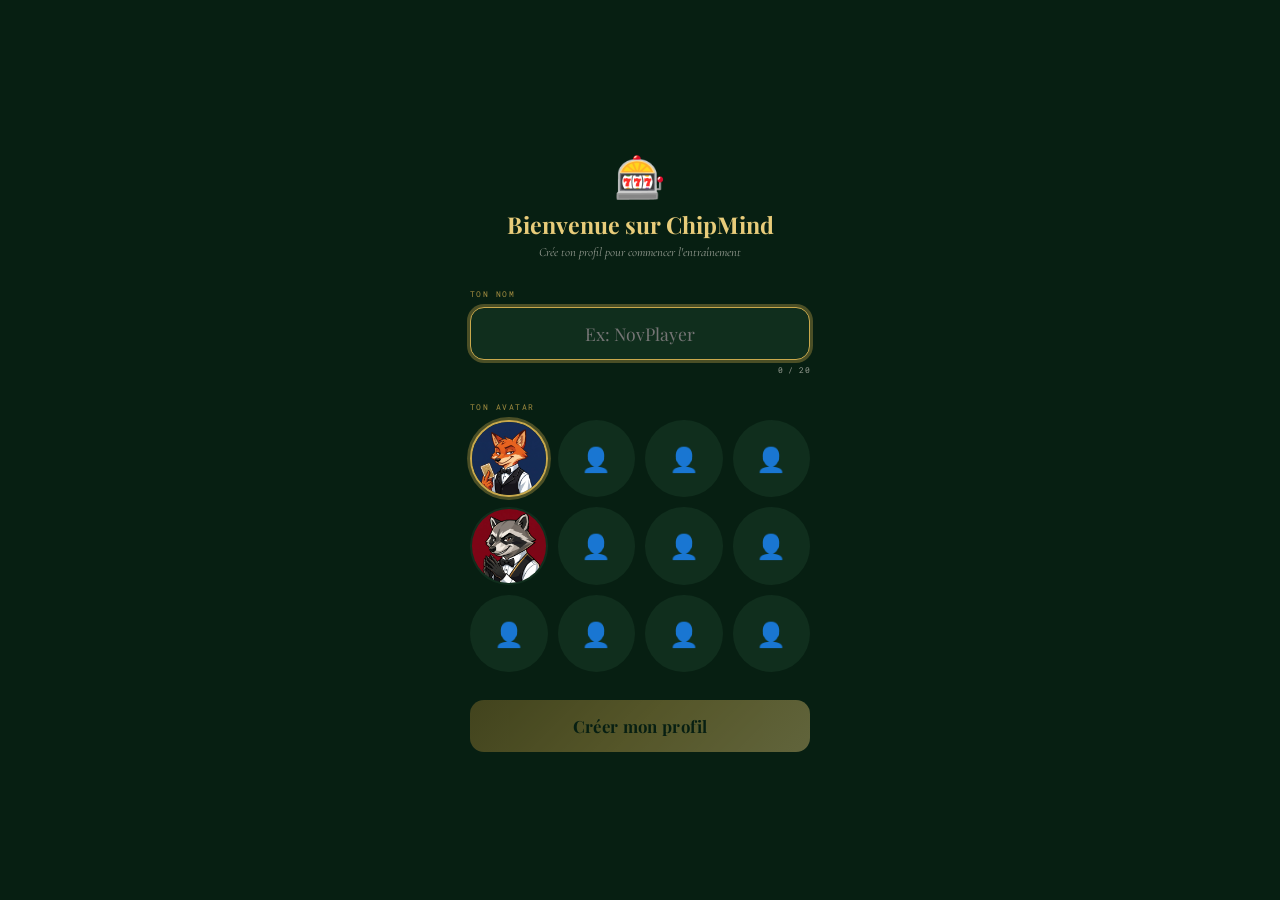
==== commit b66dc0bb: "systeme de mise a jour ameloré + fix ux etoile des module" ====
--- a/index.html
+++ b/index.html
@@ -214,6 +214,14 @@
     .panel-inner { padding: 8px 24px calc(40px + env(safe-area-inset-bottom, 0px)); }
     .panel-handle { width: 40px; height: 4px; background: rgba(201,168,76,0.25); border-radius: var(--radius-pill); margin: 12px auto 20px; }
     .panel-title { font-family: var(--font-serif); font-size: 1.3rem; font-weight: 700; color: var(--gold-light); margin-bottom: 20px; }
+
+    /* ANIMATIONS DÉSACTIVÉES */
+    .no-animations *,
+    .no-animations *::before,
+    .no-animations *::after {
+      animation-duration: 0.001ms !important;
+      transition-duration: 0.001ms !important;
+    }
 
     /* PARAMÈTRES */
     .setting-row { display: flex; align-items: center; justify-content: space-between; padding: 14px 0; border-bottom: 1px solid var(--ivory-faint); }
@@ -712,7 +720,7 @@
     const modProg    = progress[mod.id] || {};
     const comingSoon = !!mod.comingSoon;
     const locked     = !comingSoon && !modProg.unlocked;
-    const stars      = comingSoon ? 0 : (modProg.stars || 0);
+    const stars      = comingSoon ? 0 : (modProg.starsPerLevel?.[settings.level] || 0);
     const prog       = comingSoon ? 0 : window.ChipMindStorage.getModuleBarPct(mod.id, settings.level);
     const card       = document.createElement('div');
     card.className   = 'module-card' + (mod.wide ? ' wide' : '') + (comingSoon ? ' coming-soon' : locked ? ' locked' : ' active-mod');
@@ -904,6 +912,7 @@
   _syncSlider('music', s.musicVolume ?? 0);
   document.getElementById('toggleHaptic').classList.toggle('on', !!s.haptic);
   document.getElementById('toggleAnim').classList.toggle('on', !!s.animations);
+  document.documentElement.classList.toggle('no-animations', !s.animations);
   document.querySelectorAll('.level-btn').forEach(btn => btn.classList.toggle('active', btn.dataset.level === s.level));
   const labels = { beginner:'Débutant', intermediate:'Intermédiaire', expert:'Expert' };
   document.getElementById('currentLevel').textContent = labels[s.level] || 'Débutant';
@@ -960,6 +969,7 @@
 function toggleSetting(key, el) {
   const s = window.ChipMindStorage.updateSetting(key, !el.classList.contains('on'));
   el.classList.toggle('on', s[key]);
+  if (key === 'animations') document.documentElement.classList.toggle('no-animations', !s[key]);
   window.ChipMindApp.showToast(s[key] ? `${key} activé` : `${key} désactivé`);
 }
 
@@ -1170,7 +1180,7 @@
     _nav.innerHTML = `
       <div class="nav-end-game">
         <button class="nav-action-btn" id="navReplayBtn">↻ Relancer</button>
-        <button class="nav-action-btn-secondary" id="navDashBtn">← Dashboard</button>
+        <button class="nav-action-btn-secondary" id="navDashBtn">← Lobby</button>
       </div>`;
     document.getElementById('navReplayBtn').onclick = replayFn;
     document.getElementById('navDashBtn').onclick   = dashFn;
